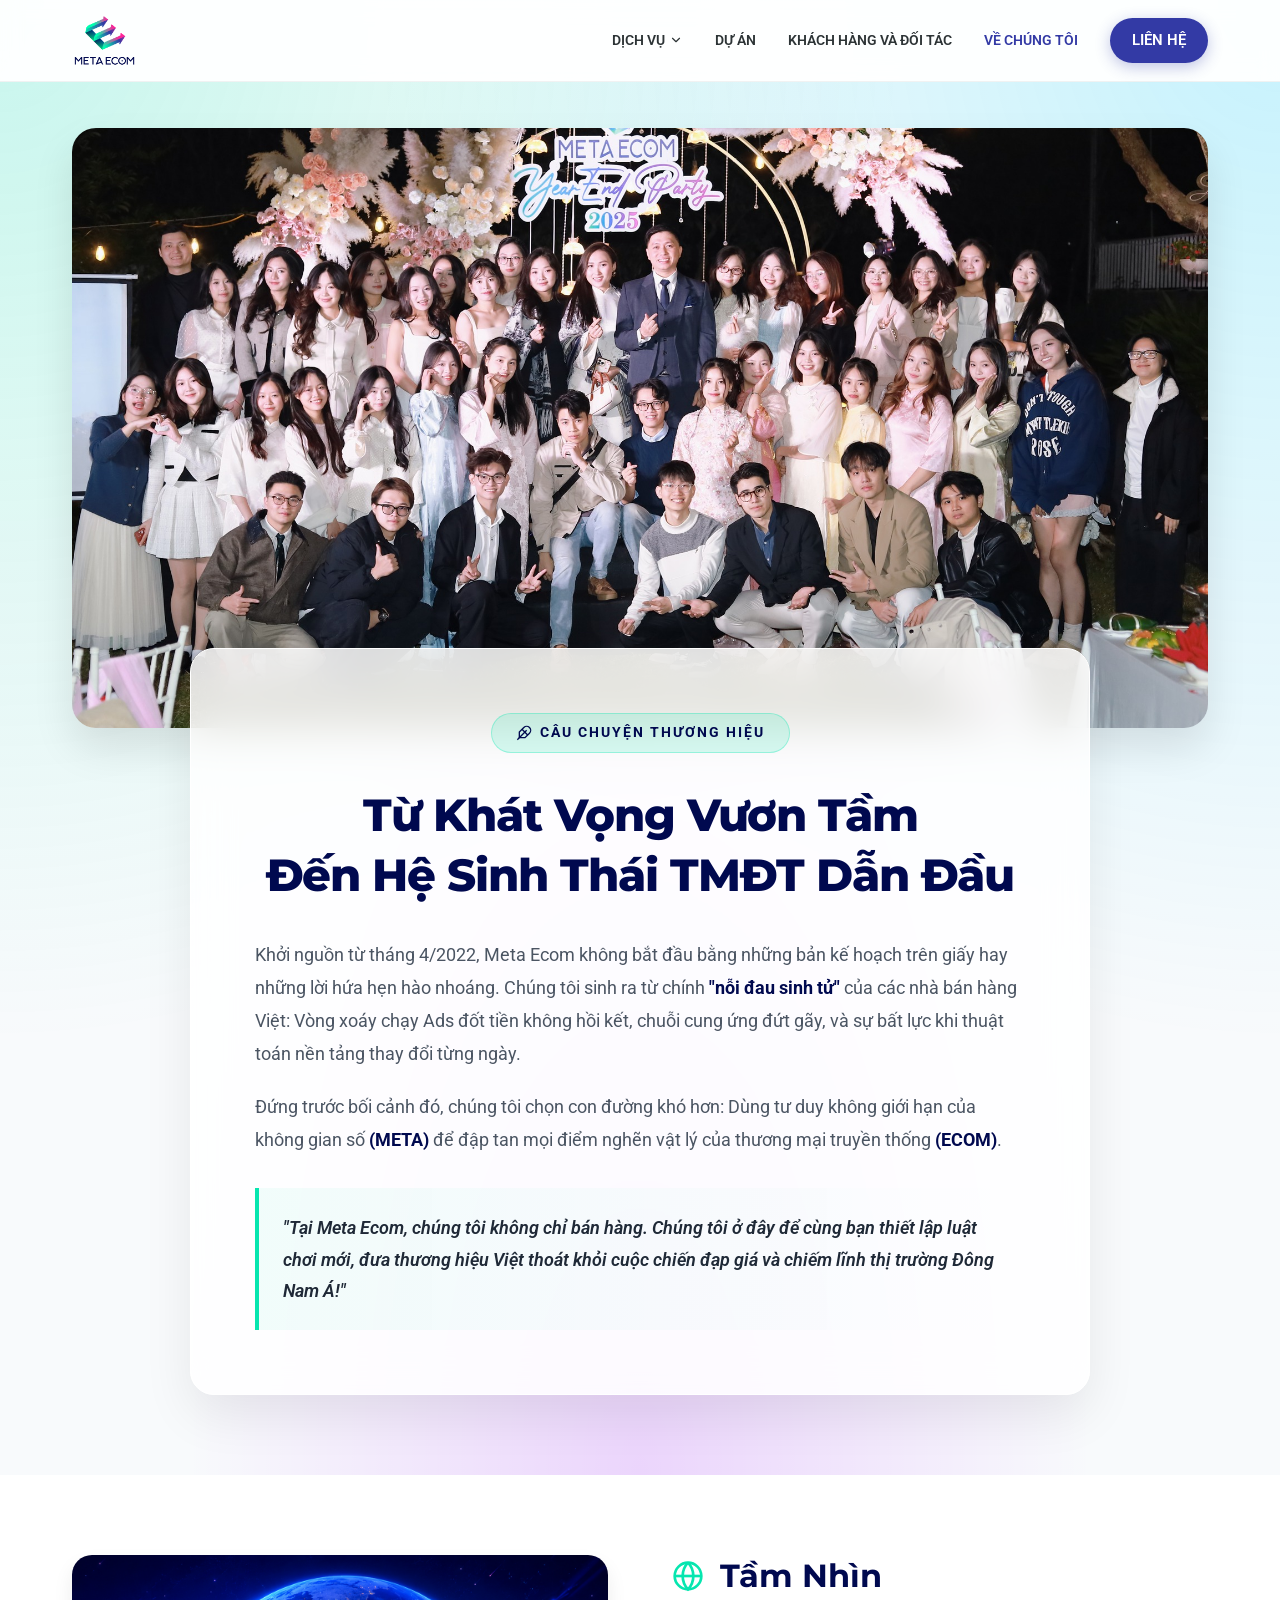
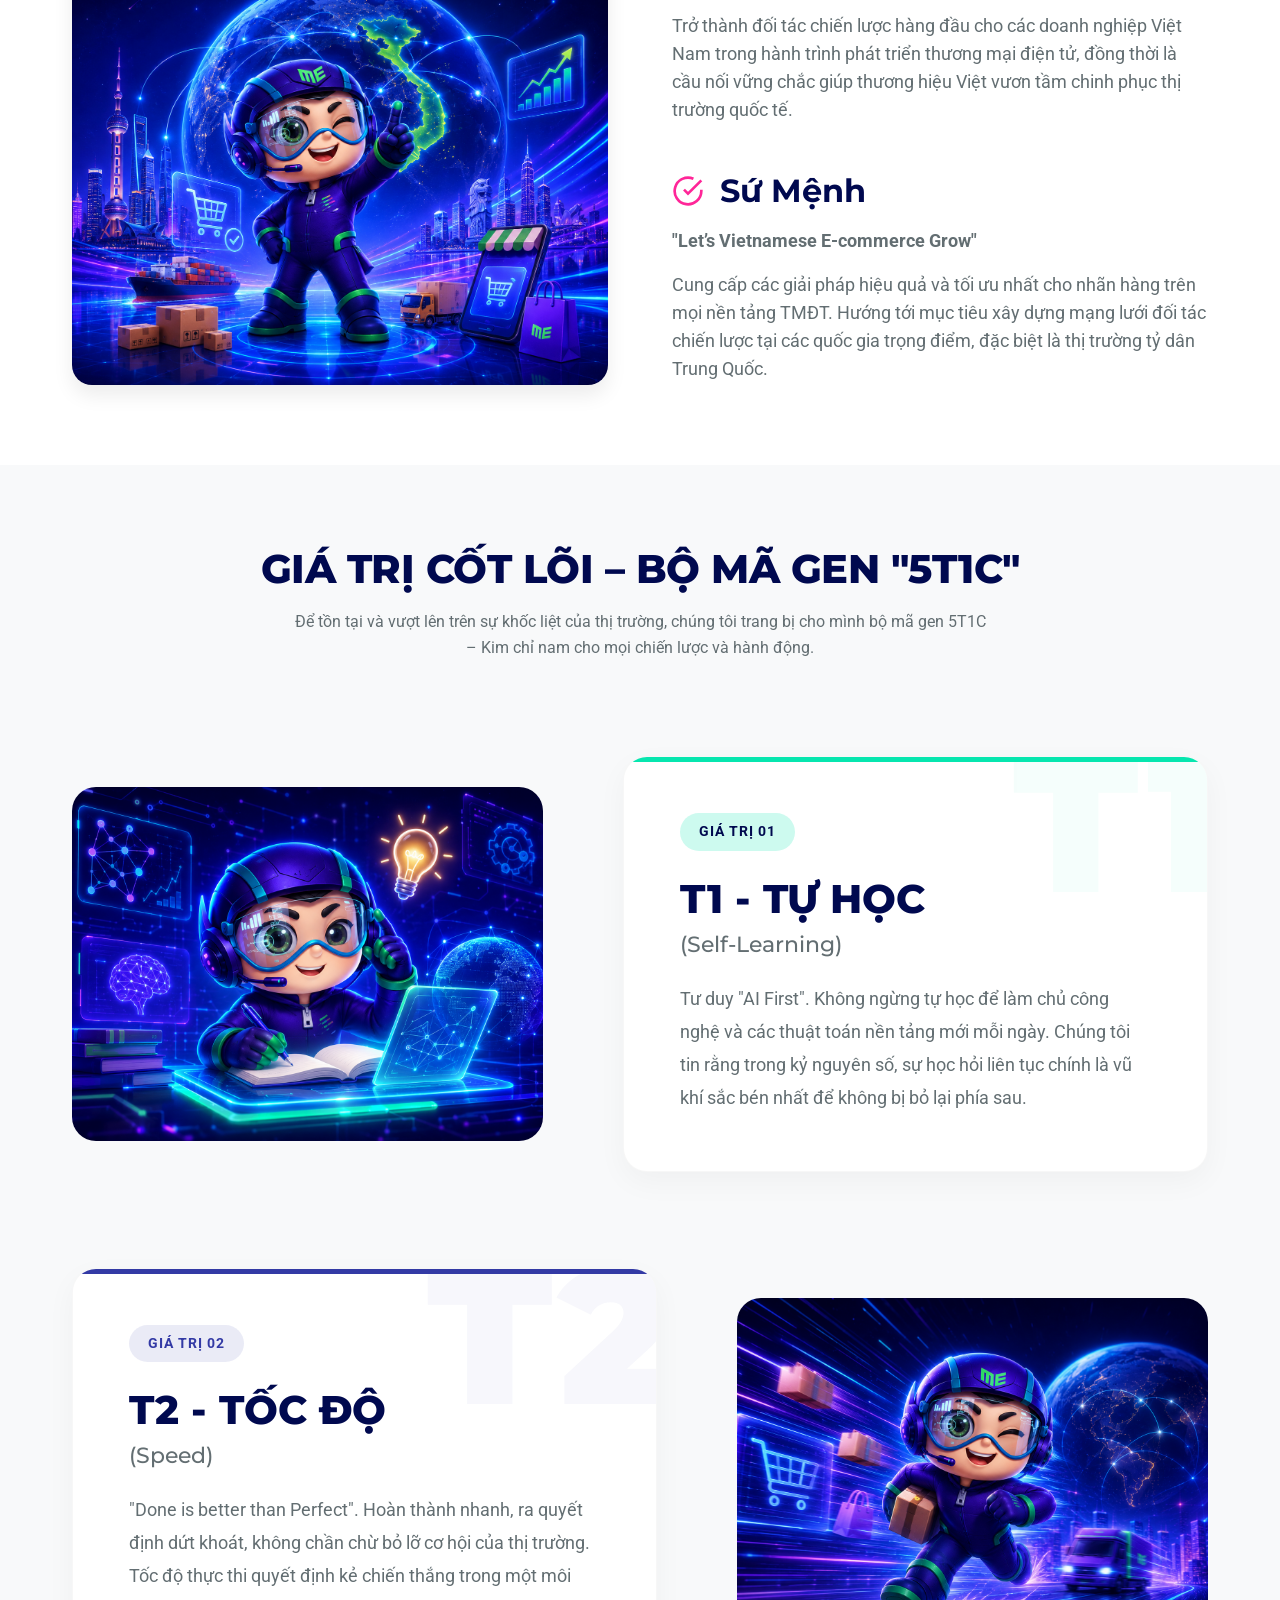
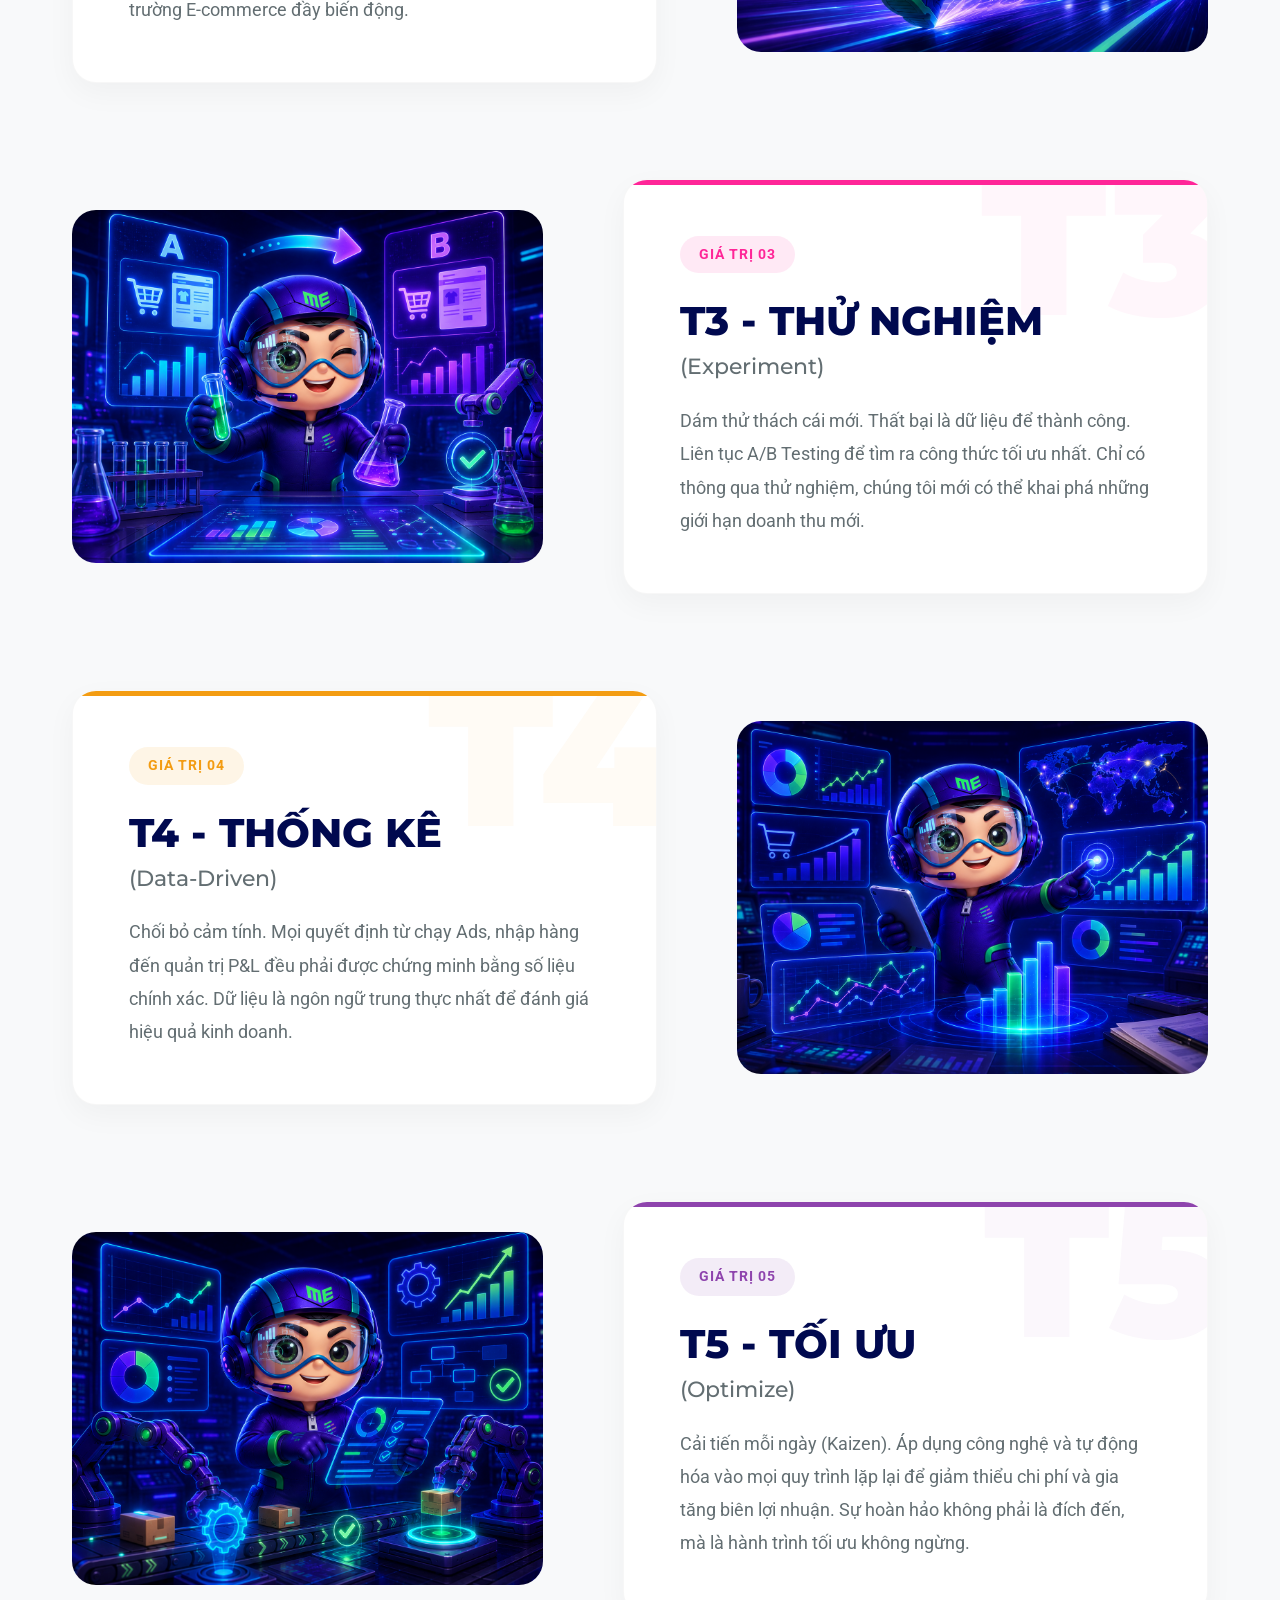
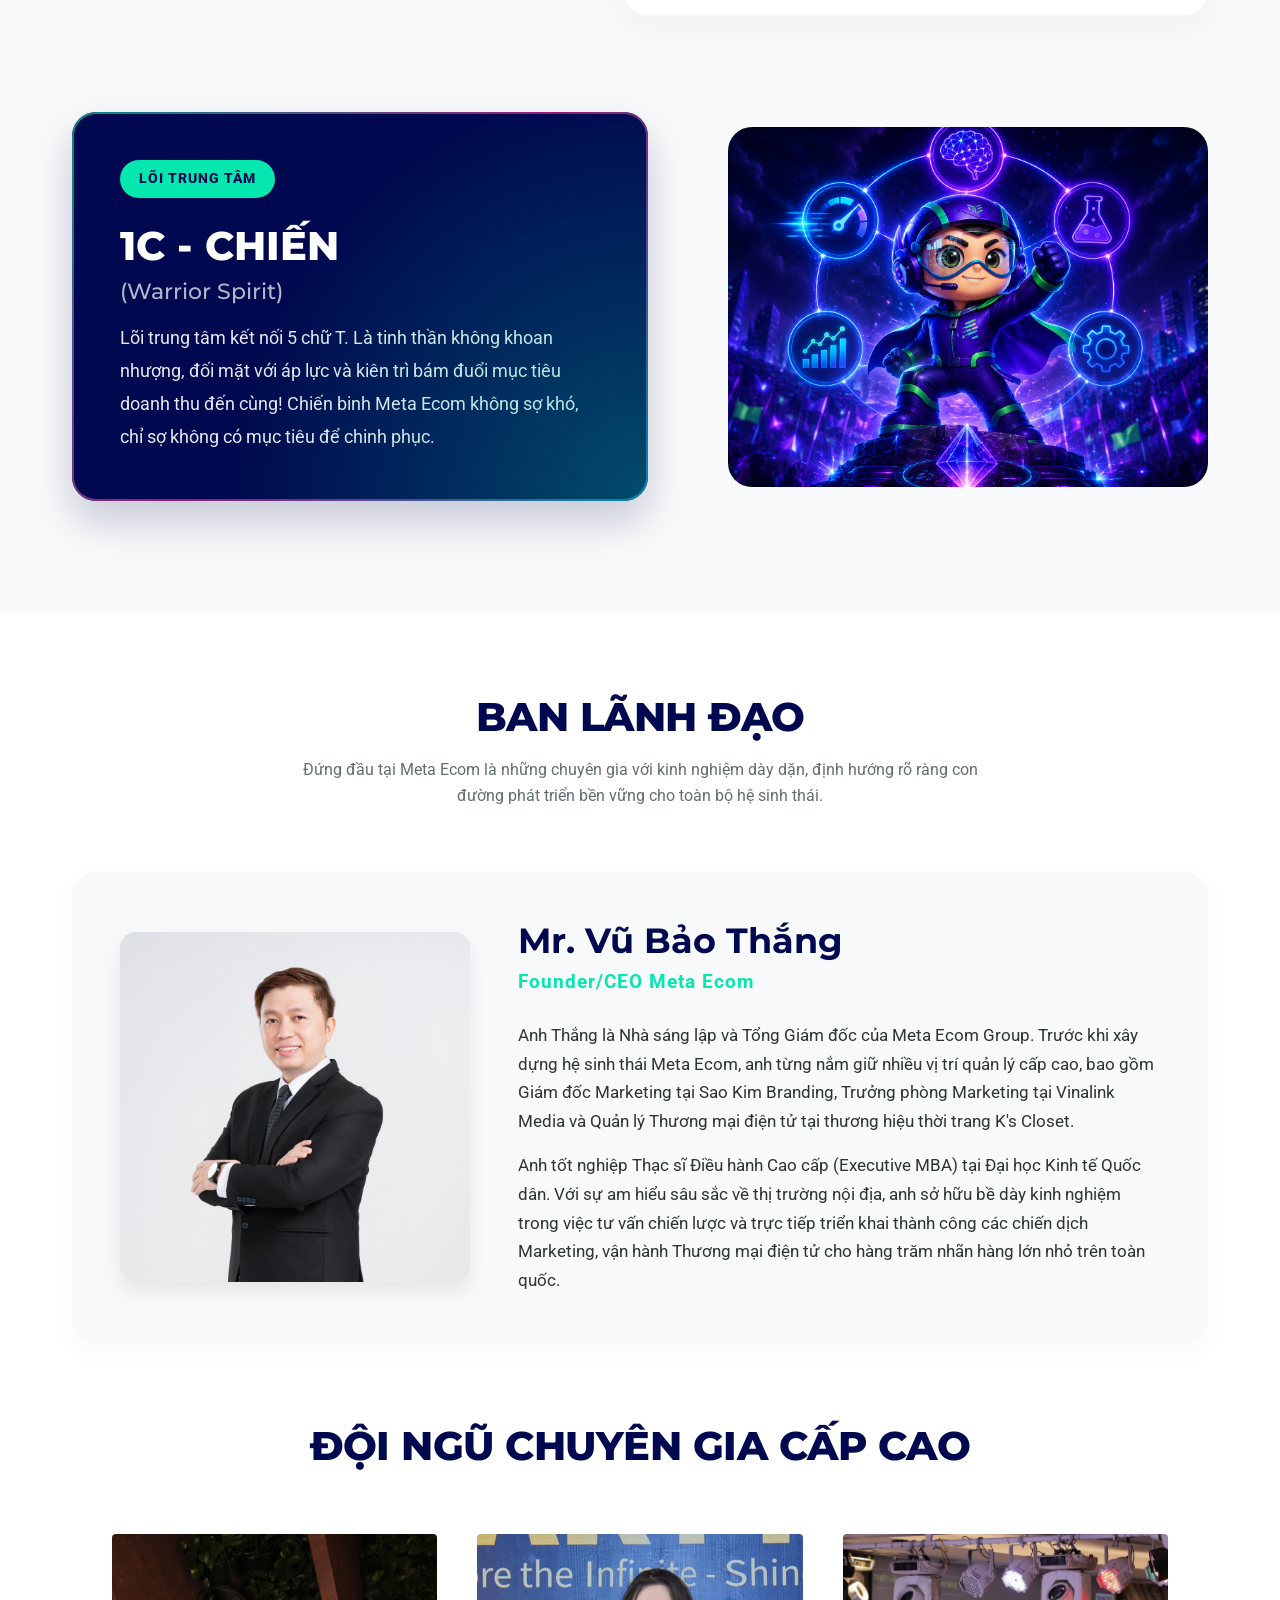
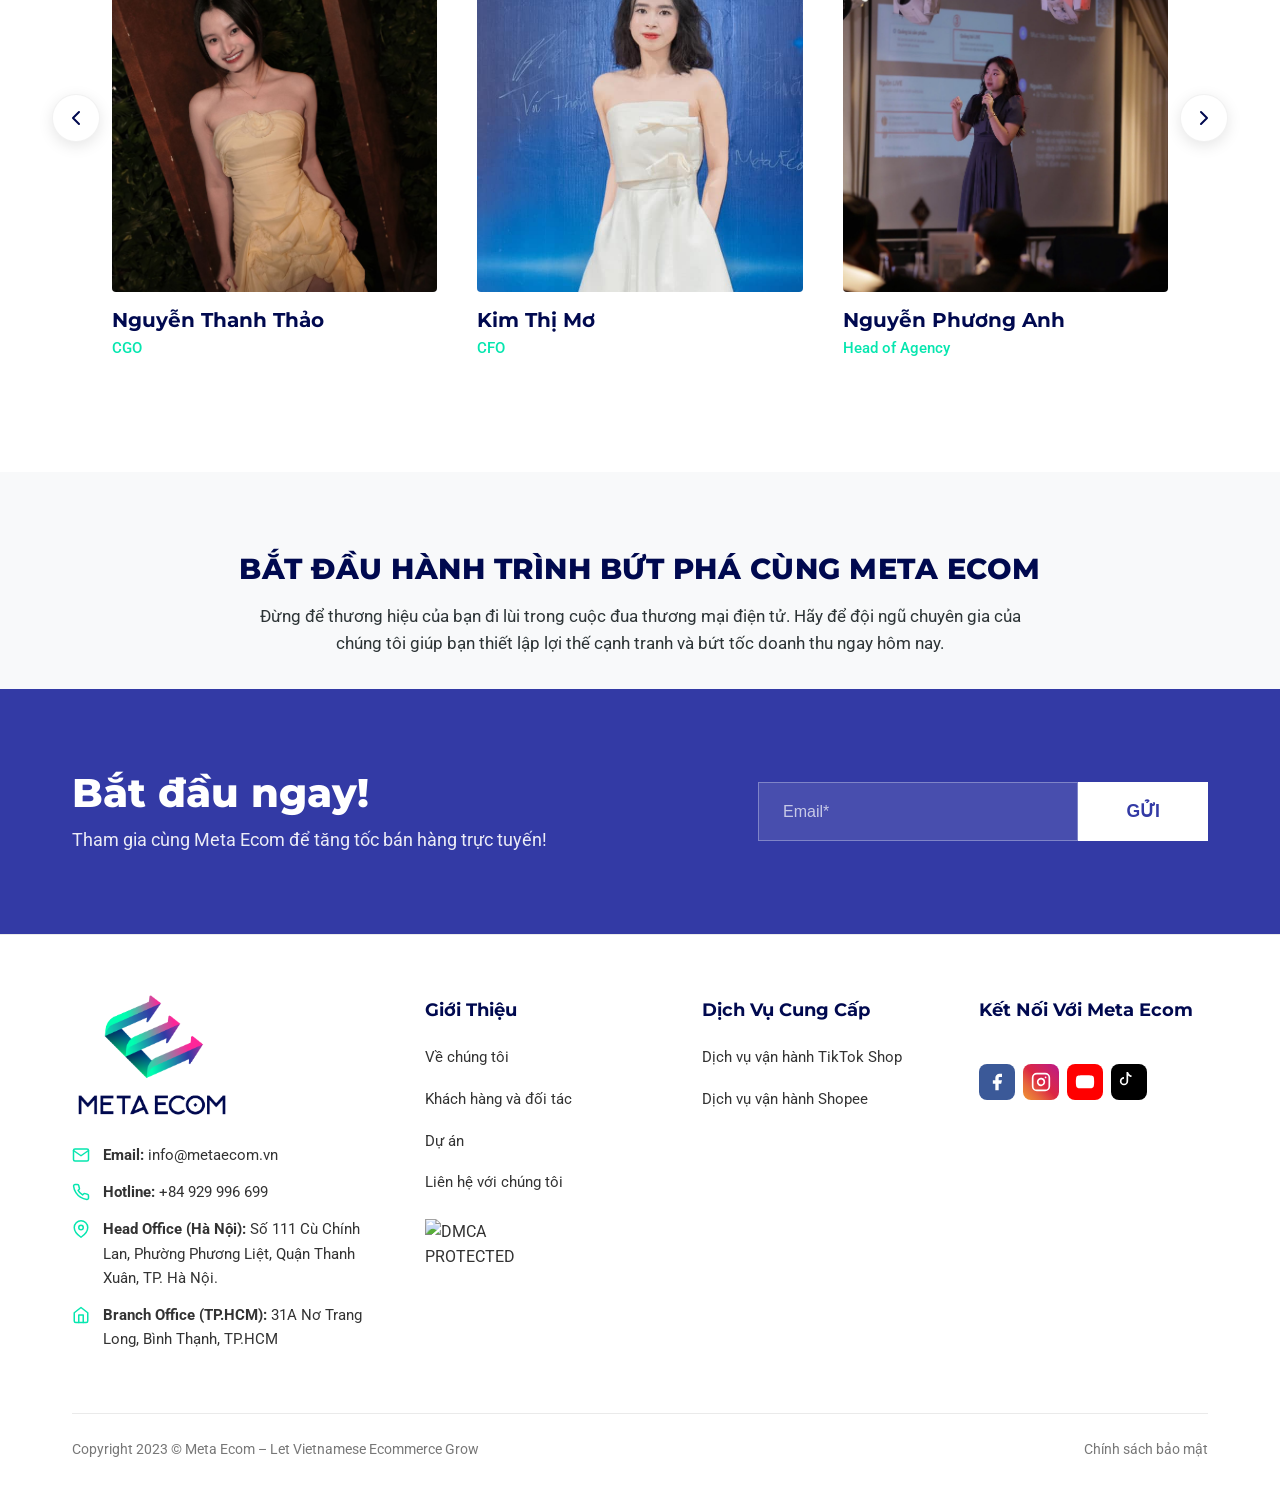
==== about.html @ abc53260 "Update UI UX and Footer" ====
<!DOCTYPE html>
<html lang="vi">
<head>
    <meta charset="UTF-8">
    <meta name="viewport" content="width=device-width, initial-scale=1.0">
    <title>Về Chúng Tôi | Meta Ecom Group</title>
    <meta name="description" content="Khám phá Meta Ecom - Hệ sinh thái thương mại điện tử dẫn đầu với mã gen 5T1C và sứ mệnh đưa doanh nghiệp Việt bứt phá.">
    
    <link rel="preconnect" href="https://fonts.googleapis.com">
    <link rel="preconnect" href="https://fonts.gstatic.com" crossorigin>
    <link href="https://fonts.googleapis.com/css2?family=Montserrat:wght@600;700;800&family=Roboto:wght@300;400;500;700&display=swap" rel="stylesheet">
    
    <link rel="stylesheet" href="css/style_v2.css?v=3">
</head>
<body>

    <!-- NAVBAR -->
    <header class="navbar" id="navbar">
        <div class="container nav-container">
            <a href="index.html" class="logo">
                <img src="images/logo.png" alt="Meta Ecom Logo">
            </a>
            <nav class="nav-links">
                <div class="nav-item-dropdown">
                    <a href="index.html#services" style="display: flex; align-items: center; gap: 4px;">
                        DỊCH VỤ
                        <svg width="14" height="14" viewBox="0 0 24 24" fill="none" stroke="currentColor" stroke-width="2" stroke-linecap="round" stroke-linejoin="round"><polyline points="6 9 12 15 18 9"></polyline></svg>
                    </a>
                    <div class="dropdown-menu">
                        <a href="dich-vu-tiktok.html">Vận hành TikTok Shop</a>
                        <a href="dich-vu-shopee.html">Vận hành Shopee</a>
                    </div>
                </div>
                <a href="projects.html">DỰ ÁN</a>
                <a href="clients.html">KHÁCH HÀNG VÀ ĐỐI TÁC</a>
                <a href="about.html" class="active" style="color: var(--primary);">VỀ CHÚNG TÔI</a>
                <a href="contact.html" class="btn btn-primary btn-nav">LIÊN HỆ</a>
            </nav>
            <button class="mobile-menu-btn" aria-label="Open Menu">
                <svg width="24" height="24" viewBox="0 0 24 24" fill="none" stroke="currentColor" stroke-width="2"><path d="M3 12h18M3 6h18M3 18h18"/></svg>
            </button>
        </div>
    </header>

    <!-- ABOUT PAGE HERO (Light Card on Brand Mesh Gradient Background) -->
    <section class="about-hero" style="padding: 8rem 0 5rem; background-color: #f8fafc; background-image: radial-gradient(at 0% 0%, rgba(6, 230, 175, 0.2) 0px, transparent 50%), radial-gradient(at 100% 0%, rgba(0, 210, 255, 0.2) 0px, transparent 50%), radial-gradient(at 50% 100%, rgba(162, 0, 255, 0.15) 0px, transparent 50%); position: relative; overflow: hidden;">

        <div class="container" style="position: relative; z-index: 10;">
            <!-- Image Block (Clear, Rounded) -->
            <div style="width: 100%; height: 600px; border-radius: 24px; overflow: hidden; position: relative; z-index: 1; box-shadow: 0 20px 40px rgba(0,0,0,0.1);">
                <img src="images/giadinhme.jpg" alt="Meta Ecom Team" style="width: 100%; height: 100%; object-fit: cover; object-position: center 80%;">
            </div>

            <!-- Overlapping Text Box -->
            <div class="about-hero-content" style="position: relative; z-index: 10; max-width: 900px; margin: -80px auto 0; text-align: center; background: rgba(255, 255, 255, 0.85); border: 1px solid rgba(255, 255, 255, 1); padding: 4rem 4rem; border-radius: 24px; backdrop-filter: blur(20px); box-shadow: 0 20px 50px rgba(0,0,0,0.08);">
                
                <div class="badge" style="display: inline-flex; align-items: center; gap: 0.5rem; background: rgba(6, 230, 175, 0.15); border: 1px solid rgba(6, 230, 175, 0.3); color: #00094F; padding: 0.5rem 1.5rem; border-radius: 50px; font-weight: 700; letter-spacing: 2px; font-size: 0.85rem; margin-bottom: 2rem;">
                    <svg width="16" height="16" viewBox="0 0 24 24" fill="none" stroke="currentColor" stroke-width="2"><path d="M20.24 12.24a6 6 0 0 0-8.49-8.49L5 10.5V19h8.5z"/><line x1="16" y1="8" x2="2" y2="22"/><line x1="17.5" y1="15" x2="9" y2="6.5"/></svg>
                    CÂU CHUYỆN THƯƠNG HIỆU
                </div>
                
                <h1 class="hero-title" style="color: #00094F; font-size: 2.8rem; margin-bottom: 2rem; line-height: 1.35; font-weight: 800;">
                    Từ Khát Vọng Vươn Tầm<br>
                    Đến Hệ Sinh Thái TMĐT Dẫn Đầu
                </h1>
                
                <div class="hero-text-box" style="text-align: left;">
                    <p style="font-size: 1.15rem; color: #4b5563; line-height: 1.8; margin-bottom: 1.25rem;">
                        Khởi nguồn từ tháng 4/2022, Meta Ecom không bắt đầu bằng những bản kế hoạch trên giấy hay những lời hứa hẹn hào nhoáng. Chúng tôi sinh ra từ chính <strong style="color: #00094F;">"nỗi đau sinh tử"</strong> của các nhà bán hàng Việt: Vòng xoáy chạy Ads đốt tiền không hồi kết, chuỗi cung ứng đứt gãy, và sự bất lực khi thuật toán nền tảng thay đổi từng ngày.
                    </p>
                    <p style="font-size: 1.15rem; color: #4b5563; line-height: 1.8; margin-bottom: 0;">
                        Đứng trước bối cảnh đó, chúng tôi chọn con đường khó hơn: Dùng tư duy không giới hạn của không gian số <strong style="color: #00094F;">(META)</strong> để đập tan mọi điểm nghẽn vật lý của thương mại truyền thống <strong style="color: #00094F;">(ECOM)</strong>.
                    </p>
                    
                    <div style="border-left: 4px solid #06E6AF; padding-left: 1.5rem; margin-top: 2rem; background: linear-gradient(90deg, rgba(6, 230, 175, 0.05) 0%, transparent 100%); padding: 1.5rem; border-radius: 0 12px 12px 0;">
                        <p style="font-size: 1.15rem; color: #1f2937; line-height: 1.7; font-weight: 600; font-style: italic;">
                            "Tại Meta Ecom, chúng tôi không chỉ bán hàng. Chúng tôi ở đây để cùng bạn thiết lập luật chơi mới, đưa thương hiệu Việt thoát khỏi cuộc chiến đạp giá và chiếm lĩnh thị trường Đông Nam Á!"
                        </p>
                    </div>
                </div>
            </div>
        </div>
    </section>

    <!-- VISION & MISSION -->
    <section class="vision-mission" style="padding: 5rem 0;">
        <div class="container">
            <div class="vision-grid" style="display: grid; grid-template-columns: 1fr 1fr; gap: 4rem; align-items: center;">
                <div class="vision-image">
                    <img src="images/vision.png" alt="Tầm nhìn Meta Ecom" style="width: 100%; height: auto; border-radius: 20px; box-shadow: var(--shadow-md);">
                </div>
                <div class="vision-content">
                    <div style="margin-bottom: 3rem;">
                        <h2 style="color: var(--primary-dark); font-size: 2rem; display: flex; align-items: center; gap: 1rem; margin-bottom: 1rem;">
                            <svg width="32" height="32" viewBox="0 0 24 24" fill="none" stroke="var(--secondary)" stroke-width="2"><circle cx="12" cy="12" r="10"/><path d="M12 2a14.5 14.5 0 0 0 0 20 14.5 14.5 0 0 0 0-20"/><path d="M2 12h20"/></svg>
                            Tầm Nhìn
                        </h2>
                        <p style="font-size: 1.1rem; color: var(--text-muted);">Trở thành đối tác chiến lược hàng đầu cho các doanh nghiệp Việt Nam trong hành trình phát triển thương mại điện tử, đồng thời là cầu nối vững chắc giúp thương hiệu Việt vươn tầm chinh phục thị trường quốc tế.</p>
                    </div>
                    <div>
                        <h2 style="color: var(--primary-dark); font-size: 2rem; display: flex; align-items: center; gap: 1rem; margin-bottom: 1rem;">
                            <svg width="32" height="32" viewBox="0 0 24 24" fill="none" stroke="var(--accent)" stroke-width="2"><path d="M22 11.08V12a10 10 0 1 1-5.93-9.14"/><polyline points="22 4 12 14.01 9 11.01"/></svg>
                            Sứ Mệnh
                        </h2>
                        <p style="font-size: 1.1rem; color: var(--text-muted); margin-bottom: 1rem;"><strong>"Let’s Vietnamese E-commerce Grow"</strong></p>
                        <p style="font-size: 1.1rem; color: var(--text-muted);">Cung cấp các giải pháp hiệu quả và tối ưu nhất cho nhãn hàng trên mọi nền tảng TMĐT. Hướng tới mục tiêu xây dựng mạng lưới đối tác chiến lược tại các quốc gia trọng điểm, đặc biệt là thị trường tỷ dân Trung Quốc.</p>
                    </div>
                </div>
            </div>
        </div>
    </section>

    <!-- CORE VALUES 5T1C -->
    <section class="core-values bg-light" style="padding: 5rem 0;">
        <div class="container">
            <div class="text-center" style="margin-bottom: 4rem;">
                <h2 class="section-title" style="color: var(--primary-dark);">GIÁ TRỊ CỐT LÕI – BỘ MÃ GEN "5T1C"</h2>
                <p style="max-width: 700px; margin: 0 auto; color: var(--text-muted);">Để tồn tại và vượt lên trên sự khốc liệt của thị trường, chúng tôi trang bị cho mình bộ mã gen 5T1C – Kim chỉ nam cho mọi chiến lược và hành động.</p>
            </div>
            
            <div class="values-alternating">
                <!-- Value 1: T1 -->
                <div class="value-row">
                    <div class="value-image">
                        <div class="image-wrapper" style="--brand-color: var(--secondary); background: transparent; box-shadow: none;">
                            <img src="images/value-t1.png" alt="T1 - Tự Học" style="object-fit: contain; transform: scale(1.1);">
                        </div>
                    </div>
                    <div class="value-content value-card t-card" style="--card-color: var(--secondary);">
                        <div class="value-bg-text">T1</div>
                        <div class="value-tag" style="color: var(--primary-dark); background: rgba(6, 230, 175, 0.2);">GIÁ TRỊ 01</div>
                        <h3 class="value-title">T1 - TỰ HỌC <span style="display:block; font-size:1.4rem; color:var(--text-muted); font-weight:500; margin-top:0.5rem;">(Self-Learning)</span></h3>
                        <p class="value-desc">Tư duy "AI First". Không ngừng tự học để làm chủ công nghệ và các thuật toán nền tảng mới mỗi ngày. Chúng tôi tin rằng trong kỷ nguyên số, sự học hỏi liên tục chính là vũ khí sắc bén nhất để không bị bỏ lại phía sau.</p>
                    </div>
                </div>

                <!-- Value 2: T2 -->
                <div class="value-row reverse">
                    <div class="value-image">
                        <div class="image-wrapper" style="--brand-color: var(--primary); background: transparent; box-shadow: none;">
                            <img src="images/value-t2.png" alt="T2 - Tốc Độ" style="object-fit: contain; transform: scale(1.1);">
                        </div>
                    </div>
                    <div class="value-content value-card t-card" style="--card-color: var(--primary);">
                        <div class="value-bg-text">T2</div>
                        <div class="value-tag" style="color: var(--primary); background: rgba(51, 58, 165, 0.1);">GIÁ TRỊ 02</div>
                        <h3 class="value-title">T2 - TỐC ĐỘ <span style="display:block; font-size:1.4rem; color:var(--text-muted); font-weight:500; margin-top:0.5rem;">(Speed)</span></h3>
                        <p class="value-desc">"Done is better than Perfect". Hoàn thành nhanh, ra quyết định dứt khoát, không chần chừ bỏ lỡ cơ hội của thị trường. Tốc độ thực thi quyết định kẻ chiến thắng trong một môi trường E-commerce đầy biến động.</p>
                    </div>
                </div>

                <!-- Value 3: T3 -->
                <div class="value-row">
                    <div class="value-image">
                        <div class="image-wrapper" style="--brand-color: var(--accent); background: transparent; box-shadow: none;">
                            <img src="images/value-t3.png" alt="T3 - Thử Nghiệm" style="object-fit: contain; transform: scale(1.1);">
                        </div>
                    </div>
                    <div class="value-content value-card t-card" style="--card-color: var(--accent);">
                        <div class="value-bg-text">T3</div>
                        <div class="value-tag" style="color: var(--accent); background: rgba(255, 38, 152, 0.1);">GIÁ TRỊ 03</div>
                        <h3 class="value-title">T3 - THỬ NGHIỆM <span style="display:block; font-size:1.4rem; color:var(--text-muted); font-weight:500; margin-top:0.5rem;">(Experiment)</span></h3>
                        <p class="value-desc">Dám thử thách cái mới. Thất bại là dữ liệu để thành công. Liên tục A/B Testing để tìm ra công thức tối ưu nhất. Chỉ có thông qua thử nghiệm, chúng tôi mới có thể khai phá những giới hạn doanh thu mới.</p>
                    </div>
                </div>

                <!-- Value 4: T4 -->
                <div class="value-row reverse">
                    <div class="value-image">
                        <div class="image-wrapper" style="--brand-color: #F39C12; background: transparent; box-shadow: none;">
                            <img src="images/value-t4.png" alt="T4 - Thống Kê" style="object-fit: contain; transform: scale(1.1);">
                        </div>
                    </div>
                    <div class="value-content value-card t-card" style="--card-color: #F39C12;">
                        <div class="value-bg-text">T4</div>
                        <div class="value-tag" style="color: #F39C12; background: rgba(243, 156, 18, 0.1);">GIÁ TRỊ 04</div>
                        <h3 class="value-title">T4 - THỐNG KÊ <span style="display:block; font-size:1.4rem; color:var(--text-muted); font-weight:500; margin-top:0.5rem;">(Data-Driven)</span></h3>
                        <p class="value-desc">Chối bỏ cảm tính. Mọi quyết định từ chạy Ads, nhập hàng đến quản trị P&L đều phải được chứng minh bằng số liệu chính xác. Dữ liệu là ngôn ngữ trung thực nhất để đánh giá hiệu quả kinh doanh.</p>
                    </div>
                </div>

                <!-- Value 5: T5 -->
                <div class="value-row">
                    <div class="value-image">
                        <div class="image-wrapper" style="--brand-color: #8E44AD; background: transparent; box-shadow: none;">
                            <img src="images/value-t5.png" alt="T5 - Tối Ưu" style="object-fit: contain; transform: scale(1.1);">
                        </div>
                    </div>
                    <div class="value-content value-card t-card" style="--card-color: #8E44AD;">
                        <div class="value-bg-text">T5</div>
                        <div class="value-tag" style="color: #8E44AD; background: rgba(142, 68, 173, 0.1);">GIÁ TRỊ 05</div>
                        <h3 class="value-title">T5 - TỐI ƯU <span style="display:block; font-size:1.4rem; color:var(--text-muted); font-weight:500; margin-top:0.5rem;">(Optimize)</span></h3>
                        <p class="value-desc">Cải tiến mỗi ngày (Kaizen). Áp dụng công nghệ và tự động hóa vào mọi quy trình lặp lại để giảm thiểu chi phí và gia tăng biên lợi nhuận. Sự hoàn hảo không phải là đích đến, mà là hành trình tối ưu không ngừng.</p>
                    </div>
                </div>

                <!-- Value 6: 1C -->
                <div class="value-row reverse" style="margin-bottom: 0;">
                    <div class="value-image">
                        <div class="image-wrapper c-wrapper" style="--brand-color: var(--primary-dark); background: transparent; box-shadow: none;">
                            <img src="images/value-1c.png" alt="1C - Chiến" style="object-fit: contain; transform: scale(1.1);">
                        </div>
                    </div>
                    <div class="value-content c-content" style="background: var(--primary-dark); padding: 3rem; border-radius: 24px; box-shadow: 0 20px 40px rgba(0,9,79,0.2); position: relative; overflow: hidden; --card-color: #06E6AF;">
                        <div class="c-glow"></div>
                        <div class="value-bg-text" style="color: white; opacity: 0.03;">1C</div>
                        <div class="value-tag" style="color: var(--primary-dark); background: var(--secondary); font-weight: 800;">LÕI TRUNG TÂM</div>
                        <h3 class="value-title" style="color: white; margin-bottom: 1rem;">1C - CHIẾN <span style="display:block; font-size:1.4rem; color:rgba(255,255,255,0.7); font-weight:500; margin-top:0.5rem;">(Warrior Spirit)</span></h3>
                        <p class="value-desc" style="color: rgba(255,255,255,0.9);">Lõi trung tâm kết nối 5 chữ T. Là tinh thần không khoan nhượng, đối mặt với áp lực và kiên trì bám đuổi mục tiêu doanh thu đến cùng! Chiến binh Meta Ecom không sợ khó, chỉ sợ không có mục tiêu để chinh phục.</p>
                    </div>
                </div>
            </div>
        </div>
    </section>

    <!-- LEADERSHIP -->
    <section class="leadership" style="padding: 5rem 0;">
        <div class="container">
            <div class="text-center" style="margin-bottom: 4rem;">
                <h2 class="section-title" style="color: var(--primary-dark);">BAN LÃNH ĐẠO</h2>
                <p style="max-width: 700px; margin: 0 auto; color: var(--text-muted);">Đứng đầu tại Meta Ecom là những chuyên gia với kinh nghiệm dày dặn, định hướng rõ ràng con đường phát triển bền vững cho toàn bộ hệ sinh thái.</p>
            </div>
            
            <!-- Founder / CEO -->
            <div class="ceo-card" style="display: flex; gap: 3rem; background: var(--bg-gray); border-radius: 24px; padding: 3rem; align-items: center; margin-bottom: 5rem; box-shadow: 0 10px 30px rgba(0,0,0,0.03);">
                <div class="ceo-image" style="flex: 0 0 350px;">
                    <img src="images/leader2.jpg" alt="Vũ Bảo Thắng" style="border-radius: 16px; box-shadow: var(--shadow-md); width: 100%; object-fit: cover;">
                </div>
                <div class="ceo-info">
                    <h3 style="font-size: 2.2rem; color: var(--primary-dark); margin-bottom: 0.25rem;">Mr. Vũ Bảo Thắng</h3>
                    <p style="color: var(--secondary); font-weight: 700; font-size: 1.2rem; margin-bottom: 1.5rem; letter-spacing: 1px;">Founder/CEO Meta Ecom</p>
                    <p style="color: var(--text-main); font-size: 1.05rem; line-height: 1.7; margin-bottom: 1rem;">Anh Thắng là Nhà sáng lập và Tổng Giám đốc của Meta Ecom Group. Trước khi xây dựng hệ sinh thái Meta Ecom, anh từng nắm giữ nhiều vị trí quản lý cấp cao, bao gồm Giám đốc Marketing tại Sao Kim Branding, Trưởng phòng Marketing tại Vinalink Media và Quản lý Thương mại điện tử tại thương hiệu thời trang K's Closet.</p>
                    <p style="color: var(--text-main); font-size: 1.05rem; line-height: 1.7;">Anh tốt nghiệp Thạc sĩ Điều hành Cao cấp (Executive MBA) tại Đại học Kinh tế Quốc dân. Với sự am hiểu sâu sắc về thị trường nội địa, anh sở hữu bề dày kinh nghiệm trong việc tư vấn chiến lược và trực tiếp triển khai thành công các chiến dịch Marketing, vận hành Thương mại điện tử cho hàng trăm nhãn hàng lớn nhỏ trên toàn quốc.</p>
                </div>
            </div>

            <!-- CORE TEAM -->
            <div class="text-center" style="margin-bottom: 4rem;">
                <h2 class="section-title" style="color: var(--primary-dark);">ĐỘI NGŨ CHUYÊN GIA CẤP CAO</h2>
            </div>
            
            <div class="slider-wrapper" style="position: relative;">
                <button class="slider-btn prev-btn" aria-label="Previous">
                    <svg viewBox="0 0 24 24" fill="none" stroke="currentColor" stroke-width="2" stroke-linecap="round" stroke-linejoin="round"><polyline points="15 18 9 12 15 6"></polyline></svg>
                </button>
                
                <div class="expert-grid" id="expertSlider">
                    <!-- Leader 6 (CGO) -->
                    <div class="expert-card">
                        <div class="expert-img">
                            <img src="images/leader6.jpg" alt="Nguyễn Thanh Thảo">
                        </div>
                        <div class="expert-info">
                            <h4>Nguyễn Thanh Thảo</h4>
                            <p class="expert-title">CGO</p>
                        </div>
                    </div>
                    <!-- Leader 4 (CFO) -->
                    <div class="expert-card">
                        <div class="expert-img">
                            <img src="images/leader4.jpg" alt="Kim Thị Mơ" style="--img-scale: 2.5; --img-origin: center 75%;">
                        </div>
                        <div class="expert-info">
                            <h4>Kim Thị Mơ</h4>
                            <p class="expert-title">CFO</p>
                        </div>
                    </div>
                    <!-- Leader 7 (Head of Agency) -->
                    <div class="expert-card">
                        <div class="expert-img">
                            <img src="images/leader7.jpg" alt="Nguyễn Phương Anh">
                        </div>
                        <div class="expert-info">
                            <h4>Nguyễn Phương Anh</h4>
                            <p class="expert-title">Head of Agency</p>
                        </div>
                    </div>
                    <!-- Leader 5 (Head of MCN) -->
                    <div class="expert-card">
                        <div class="expert-img">
                            <img src="images/leader5.jpg" alt="Nguyễn Hà Châu">
                        </div>
                        <div class="expert-info">
                            <h4>Nguyễn Hà Châu</h4>
                            <p class="expert-title">Head of MCN</p>
                        </div>
                    </div>
                    <!-- Leader 8 (Head of Digital) -->
                    <div class="expert-card">
                        <div class="expert-img">
                            <img src="images/leader8.jpg" alt="Nguyễn Thị Phương Thảo">
                        </div>
                        <div class="expert-info">
                            <h4>Nguyễn Thị Phương Thảo</h4>
                            <p class="expert-title">Head of Digital</p>
                        </div>
                    </div>
                    <!-- Leader 3 (Head of UNI) -->
                    <div class="expert-card">
                        <div class="expert-img">
                            <img src="images/leader3.jpg" alt="Trần Thị Hồng Vân">
                        </div>
                        <div class="expert-info">
                            <h4>Trần Thị Hồng Vân</h4>
                            <p class="expert-title">Head of UNI</p>
                        </div>
                    </div>
                    <!-- Leader 1 (Manager) -->
                    <div class="expert-card">
                        <div class="expert-img">
                            <img src="images/leader1.png" alt="Đào Anh Quân" style="--img-pos: center 10%;">
                        </div>
                        <div class="expert-info">
                            <h4>Đào Anh Quân</h4>
                            <p class="expert-title">AI & Martech Manager</p>
                        </div>
                    </div>
                </div>

                <button class="slider-btn next-btn" aria-label="Next">
                    <svg viewBox="0 0 24 24" fill="none" stroke="currentColor" stroke-width="2" stroke-linecap="round" stroke-linejoin="round"><polyline points="9 18 15 12 9 6"></polyline></svg>
                </button>
            </div>
        </div>
    </section>

    <!-- CTA INTRO SECTION -->
    <section class="cta-intro-section" style="padding: 5rem 0 2rem; background-color: var(--bg-gray, #f9f9f9);">
        <div class="container text-center">
            <h2 class="section-title mb-4" style="color: var(--primary-dark); font-size: 1.8rem; font-weight: 800; letter-spacing: 0.5px; text-transform: uppercase;">Bắt đầu hành trình bứt phá cùng Meta Ecom</h2>
            <p style="max-width: 800px; margin: 0 auto; color: var(--text-main); font-size: 1.05rem; line-height: 1.6;">Đừng để thương hiệu của bạn đi lùi trong cuộc đua thương mại điện tử. Hãy để đội ngũ chuyên gia của chúng tôi giúp bạn thiết lập lợi thế cạnh tranh và bứt tốc doanh thu ngay hôm nay.</p>
        </div>
    </section>

    <!-- FINAL CTA SECTION -->
    <section class="final-cta-section">
        <div class="container final-cta-container">
            <div class="final-cta-left">
                <h2>Bắt đầu ngay!</h2>
                <p>Tham gia cùng Meta Ecom để tăng tốc bán hàng trực tuyến!</p>
            </div>
            <div class="final-cta-right">
                <form action="#">
                    <input type="email" placeholder="Email*" required>
                    <button type="submit">GỬI</button>
                </form>
            </div>
        </div>
    </section>

    <!-- FOOTER -->
    <footer class="site-footer">
        <div class="container">
            <div class="footer-top">
                <div class="footer-col-1">
                    <img src="images/logo.png" alt="Meta Ecom" class="footer-logo">
                    <div class="footer-contact-item">
                        <svg viewBox="0 0 24 24" fill="none" stroke="currentColor" stroke-width="2" stroke-linecap="round" stroke-linejoin="round"><path d="M4 4h16c1.1 0 2 .9 2 2v12c0 1.1-.9 2-2 2H4c-1.1 0-2-.9-2-2V6c0-1.1.9-2 2-2z"></path><polyline points="22,6 12,13 2,6"></polyline></svg>
                        <span><strong>Email:</strong> info@metaecom.vn</span>
                    </div>
                    <div class="footer-contact-item">
                        <svg viewBox="0 0 24 24" fill="none" stroke="currentColor" stroke-width="2" stroke-linecap="round" stroke-linejoin="round"><path d="M22 16.92v3a2 2 0 0 1-2.18 2 19.79 19.79 0 0 1-8.63-3.07 19.5 19.5 0 0 1-6-6 19.79 19.79 0 0 1-3.07-8.67A2 2 0 0 1 4.11 2h3a2 2 0 0 1 2 1.72 12.84 12.84 0 0 0 .7 2.81 2 2 0 0 1-.45 2.11L8.09 9.91a16 16 0 0 0 6 6l1.27-1.27a2 2 0 0 1 2.11-.45 12.84 12.84 0 0 0 2.81.7A2 2 0 0 1 22 16.92z"></path></svg>
                        <span><strong>Hotline:</strong> +84 929 996 699</span>
                    </div>
                    <div class="footer-contact-item" style="align-items: flex-start;">
                        <svg style="margin-top: 3px; flex-shrink: 0;" viewBox="0 0 24 24" fill="none" stroke="currentColor" stroke-width="2" stroke-linecap="round" stroke-linejoin="round"><path d="M21 10c0 7-9 13-9 13s-9-6-9-13a9 9 0 0 1 18 0z"></path><circle cx="12" cy="10" r="3"></circle></svg>
                        <span><strong>Head Office (Hà Nội):</strong> Số 111 Cù Chính Lan, Phường Phương Liệt, Quận Thanh Xuân, TP. Hà Nội.</span>
                    </div>
                    <div class="footer-contact-item" style="align-items: flex-start;">
                        <svg style="margin-top: 3px; flex-shrink: 0;" viewBox="0 0 24 24" fill="none" stroke="currentColor" stroke-width="2" stroke-linecap="round" stroke-linejoin="round"><path d="M3 9l9-7 9 7v11a2 2 0 0 1-2 2H5a2 2 0 0 1-2-2z"></path><polyline points="9 22 9 12 15 12 15 22"></polyline></svg>
                        <span><strong>Branch Office (TP.HCM):</strong> 31A Nơ Trang Long, Bình Thạnh, TP.HCM</span>
                    </div>
                </div>
                
                <div class="footer-col">
                    <h4>Giới Thiệu</h4>
                    <ul class="footer-links">
                        <li><a href="about.html">Về chúng tôi</a></li>
                        <li><a href="clients.html">Khách hàng và đối tác</a></li>
                        <li><a href="projects.html">Dự án</a></li>
                        <li><a href="contact.html">Liên hệ với chúng tôi</a></li>
                    </ul>
                    <img src="https://images.dmca.com/Badges/dmca_protected_sml_120n.png?ID=abc" alt="DMCA PROTECTED" class="dmca-badge">
                </div>

                <div class="footer-col">
                    <h4>Dịch Vụ Cung Cấp</h4>
                    <ul class="footer-links">
                        <li><a href="dich-vu-tiktok.html">Dịch vụ vận hành TikTok Shop</a></li>
                        <li><a href="dich-vu-shopee.html">Dịch vụ vận hành Shopee</a></li>
                    </ul>
                </div>

                <div class="footer-col">
                    <h4>Kết Nối Với Meta Ecom</h4>
                    <div class="footer-socials">
                        <a href="#" class="social-icon" style="background-color: #3b5998; color: white;">
                            <svg width="20" height="20" viewBox="0 0 24 24" fill="currentColor"><path d="M18 2h-3a5 5 0 0 0-5 5v3H7v4h3v8h4v-8h3l1-4h-4V7a1 1 0 0 1 1-1h3z"></path></svg>
                        </a>
                        <a href="#" class="social-icon" style="background: linear-gradient(45deg, #f09433 0%, #e6683c 25%, #dc2743 50%, #cc2366 75%, #bc1888 100%); color: white;">
                            <svg width="20" height="20" viewBox="0 0 24 24" fill="none" stroke="currentColor" stroke-width="2" stroke-linecap="round" stroke-linejoin="round"><rect x="2" y="2" width="20" height="20" rx="5" ry="5"></rect><path d="M16 11.37A4 4 0 1 1 12.63 8 4 4 0 0 1 16 11.37z"></path><line x1="17.5" y1="6.5" x2="17.51" y2="6.5"></line></svg>
                        </a>
                        <a href="#" class="social-icon" style="background-color: #ff0000; color: white;">
                            <svg width="20" height="20" viewBox="0 0 24 24" fill="currentColor"><path d="M22.54 6.42a2.78 2.78 0 0 0-1.94-2C18.88 4 12 4 12 4s-6.88 0-8.6.46a2.78 2.78 0 0 0-1.94 2A29 29 0 0 0 1 11.75a29 29 0 0 0 .46 5.33 2.78 2.78 0 0 0 1.94 2c1.72.46 8.6.46 8.6.46s6.88 0 8.6-.46a2.78 2.78 0 0 0 1.94-2 29 29 0 0 0 .46-5.33 29 29 0 0 0-.46-5.33z"></path><polygon points="9.75 15.02 15.5 11.75 9.75 8.48 9.75 15.02" fill="white"></polygon></svg>
                        </a>
                        <a href="#" class="social-icon" style="background-color: #000000; color: white;">
                            <svg width="20" height="20" viewBox="0 0 24 24" fill="currentColor"><path d="M9 0h1.98c.144.715.54 1.617 1.235 2.512C12.895 3.389 13.797 4 15 4v2c-1.753 0-3.07-.814-4-1.829V11a5 5 0 1 1-5-5v2a3 3 0 1 0 3 3V0Z"/></svg>
                        </a>
                    </div>
                </div>
            </div>
            
            <div class="footer-bottom">
                <div>Copyright 2023 &copy; Meta Ecom – Let Vietnamese Ecommerce Grow</div>
                <div><a href="#">Chính sách bảo mật</a></div>
            </div>
        </div>
    </footer>

    <script src="js/script.js"></script>
</body>
</html>
---- css/style_v2.css ----
/* =========================================
   VARIABLES & DESIGN TOKENS
   ========================================= */
:root {
    /* Colors - From Brand Guideline */
    --primary: #333AA5; /* Royal Blue */
    --primary-dark: #00094F; /* Navy Blue */
    --secondary: #06E6AF; /* Mint Green */
    --accent: #FF2698; /* Magenta/Pink */
    
    --bg-light: #ffffff;
    --bg-gray: #f8f9fa;
    --bg-dark: #00094F; /* Use Navy for dark backgrounds */
    --bg-glass: rgba(255, 255, 255, 0.85);
    
    --text-main: #2d3436;
    --text-muted: #636e72;
    --text-light: #ffffff;
    
    /* Typography */
    --font-heading: 'Montserrat', sans-serif; /* Thay thế Monad */
    --font-sans: 'Roboto', sans-serif; /* Body font chuẩn theo Guideline */
    
    /* Spacing & Layout */
    --container-width: 1200px;
    --spacing-sm: 1rem;
    --spacing-md: 2rem;
    --spacing-lg: 4rem;
    --spacing-xl: 6rem;
    
    /* Effects */
    --shadow-sm: 0 4px 6px rgba(0,0,0,0.05);
    --shadow-md: 0 10px 20px rgba(0,0,0,0.08);
    --shadow-hover: 0 20px 40px rgba(0,86,179,0.15);
    --transition: all 0.3s cubic-bezier(0.25, 0.8, 0.25, 1);
    --radius-md: 12px;
    --radius-lg: 24px;
}

/* =========================================
   RESET & BASE STYLES
   ========================================= */
* {
    margin: 0;
    padding: 0;
    box-sizing: border-box;
}

html {
    scroll-behavior: smooth;
}

body {
    font-family: var(--font-sans);
    color: var(--text-main);
    line-height: 1.6;
    background-color: var(--bg-light);
    overflow-x: hidden;
}

a {
    text-decoration: none;
    color: inherit;
    transition: var(--transition);
}

ul {
    list-style: none;
}

img {
    max-width: 100%;
    display: block;
}

.container {
    max-width: var(--container-width);
    margin: 0 auto;
    padding: 0 var(--spacing-md);
}

.text-center { text-align: center; }
.bg-light { background-color: var(--bg-gray); }
.bg-dark { background-color: var(--bg-dark); }
.text-white { color: var(--text-light); }
.mt-2 { margin-top: var(--spacing-sm); }
.mt-4 { margin-top: var(--spacing-lg); }
.mt-auto { margin-top: auto; }

/* =========================================
   TYPOGRAPHY
   ========================================= */
h1, h2, h3, h4 {
    font-family: var(--font-heading);
    font-weight: 700;
    line-height: 1.2;
    margin-bottom: var(--spacing-sm);
    color: var(--text-main);
}

.section-title {
    font-size: 2.5rem;
    font-weight: 800;
    letter-spacing: -0.5px;
    margin-bottom: 1rem;
}

.section-subtitle {
    font-family: var(--font-sans);
    font-size: 1.125rem;
    color: var(--text-muted);
    max-width: 600px;
    margin: 0 auto var(--spacing-lg);
}

.gradient-text {
    background: linear-gradient(135deg, var(--secondary) 0%, var(--primary) 50%, var(--accent) 100%);
    -webkit-background-clip: text;
    -webkit-text-fill-color: transparent;
    background-clip: text;
}

/* =========================================
   BUTTONS
   ========================================= */
.btn {
    display: inline-flex;
    align-items: center;
    justify-content: center;
    padding: 0.75rem 1.5rem;
    border-radius: 50px;
    font-weight: 600;
    font-size: 0.95rem;
    cursor: pointer;
    transition: var(--transition);
    border: 2px solid transparent;
}

.btn-primary {
    background-color: var(--primary);
    color: var(--text-light);
    box-shadow: 0 4px 15px rgba(51,58,165,0.3);
}

.btn-primary:hover {
    background-color: var(--primary-dark);
    transform: translateY(-2px);
    box-shadow: 0 8px 25px rgba(51,58,165,0.4);
    color: var(--text-light);
}

.btn-outline {
    background-color: transparent;
    color: var(--primary);
    border-color: var(--primary);
}

.btn-outline:hover {
    background-color: var(--primary);
    color: var(--text-light);
}

.btn-large {
    padding: 1rem 2.5rem;
    font-size: 1.1rem;
}

.btn-nav {
    padding: 0.5rem 1.25rem;
}

.btn-link {
    color: var(--primary);
    font-weight: 600;
    padding: 0;
}

.btn-link:hover {
    color: var(--primary-light);
    transform: translateX(5px);
}

.btn-sm {
    padding: 0.5rem 1rem;
    font-size: 0.85rem;
}

.btn-block {
    width: 100%;
}

/* =========================================
   COMPONENTS
   ========================================= */
.glass-card {
    background: var(--bg-glass);
    backdrop-filter: blur(16px);
    -webkit-backdrop-filter: blur(16px);
    border: 1px solid rgba(255, 255, 255, 0.3);
    border-radius: var(--radius-lg);
    box-shadow: var(--shadow-md);
}

.badge {
    display: inline-block;
    padding: 0.5rem 1rem;
    background: rgba(0, 86, 179, 0.1);
    color: var(--primary);
    border-radius: 50px;
    font-weight: 700;
    font-size: 0.85rem;
    margin-bottom: 1.5rem;
    text-transform: uppercase;
    letter-spacing: 1px;
}

/* =========================================
   HEADER & NAVBAR
   ========================================= */
.navbar {
    position: fixed;
    top: 0;
    left: 0;
    width: 100%;
    z-index: 1000;
    background-color: rgba(255, 255, 255, 0.95);
    backdrop-filter: blur(10px);
    border-bottom: 1px solid rgba(0,0,0,0.05);
    transition: var(--transition);
    padding: 0.5rem 0;
}

.navbar.scrolled {
    padding: 0.5rem 0;
    box-shadow: var(--shadow-sm);
}

.nav-container {
    display: flex;
    justify-content: space-between;
    align-items: center;
}

.logo {
    display: flex;
    align-items: center;
}

.logo img {
    max-height: 65px;
    width: auto;
}

.nav-links {
    display: flex;
    align-items: center;
    gap: 2rem;
}

.nav-links a:not(.btn) {
    font-size: 0.9rem;
    font-weight: 600;
    color: var(--text-main);
}

.nav-links a:not(.btn):hover {
    color: var(--primary);
}

.mobile-menu-btn {
    display: none;
    background: none;
    border: none;
    cursor: pointer;
    color: var(--text-main);
}

/* =========================================
   HERO SECTION
   ========================================= */
.hero {
    position: relative;
    padding: 10rem 0 6rem;
    min-height: 100vh;
    display: flex;
    align-items: center;
    background: radial-gradient(circle at top right, rgba(0,86,179,0.05) 0%, transparent 50%);
}

.hero-grid {
    display: grid;
    grid-template-columns: 1.2fr 1fr; /* Tăng tỷ lệ cột trái lên để chứa chữ */
    gap: 3rem;
    align-items: center;
    position: relative;
    z-index: 2;
}

.hero-content {
    max-width: 100%;
    text-align: left;
}

.hero-title {
    font-size: 2.6rem; 
    font-weight: 800;
    letter-spacing: -1px;
    margin-bottom: 1.25rem;
    line-height: 1.3;
}

.hero-slogan {
    display: block;
    font-size: 1.8rem;
    color: var(--text-main);
    white-space: nowrap; /* Ép buộc chỉ nằm trên 1 dòng */
    margin-bottom: 0.5rem;
}

.hero-desc {
    font-size: 1.15rem;
    color: var(--text-muted);
    margin-bottom: 2.5rem;
}

.hero-cta {
    display: flex;
    gap: 1rem;
    justify-content: flex-start;
}

.hero-image {
    position: relative;
    animation: float 6s ease-in-out infinite;
}

.hero-image img {
    width: 100%;
    height: auto;
    border-radius: var(--radius-lg);
}

@keyframes float {
    0% { transform: translateY(0px); }
    50% { transform: translateY(-20px); }
    100% { transform: translateY(0px); }
}

.hero-bg-glow {
    position: absolute;
    top: 50%;
    left: 50%;
    transform: translate(-50%, -50%);
    width: 60vw;
    height: 60vw;
    background: radial-gradient(circle, rgba(0,86,179,0.08) 0%, transparent 70%);
    z-index: 1;
    pointer-events: none;
}

/* =========================================
   ABOUT SECTION
   ========================================= */
.about {
    padding: var(--spacing-xl) 0;
}

/* ABOUT STATS BLOCK (Overlapping Layout) */
.about-stats-container {
    position: relative;
    margin-top: 4rem;
    min-height: 400px;
    display: flex;
    align-items: center;
}

.about-stats-image {
    position: absolute;
    right: 0;
    top: 0;
    width: 75%; /* Ảnh chiếm 75% chiều rộng bên phải */
    height: 100%;
    z-index: 1;
}

.about-stats-image img {
    width: 100%;
    height: 100%;
    object-fit: cover;
    border-radius: var(--radius-lg);
}

.about-stats-box {
    position: relative;
    z-index: 2;
    background: var(--primary-dark); /* Trả lại màu Xanh Navy */
    color: var(--text-light);
    padding: 3.5rem 4rem;
    border-radius: var(--radius-md);
    width: 65%;
    display: flex;
    justify-content: space-between;
    box-shadow: var(--shadow-hover);
}

.stat-item {
    text-align: left;
    flex: 1;
}

.stat-number {
    font-size: 3.5rem;
    font-weight: 800;
    line-height: 1.1;
    font-family: var(--font-heading);
    margin-bottom: 0.5rem;
}

.stat-label {
    font-size: 1rem;
    opacity: 0.8;
    text-transform: uppercase;
    letter-spacing: 1px;
}

/* =========================================
   SERVICES (4 PILLARS)
   ========================================= */
.services {
    padding: var(--spacing-xl) 0;
    background-color: var(--bg-gray);
}

.pillars-grid {
    display: grid;
    grid-template-columns: repeat(4, 1fr);
    gap: 2rem;
    margin-top: 3rem;
}

.pillar-card {
    background: transparent;
    border-radius: var(--radius-md);
    transition: var(--transition);
    display: flex;
    flex-direction: column;
    position: relative;
    margin-top: 40px; /* Chừa không gian cho logo nổi lên */
    box-shadow: var(--shadow-sm);
}

.pillar-card:hover {
    transform: translateY(-10px);
    box-shadow: var(--shadow-hover);
}

.pillar-header {
    position: relative;
    padding: 3.5rem 1rem 1.5rem; /* Padding trên lớn để chừa chỗ cho logo */
    border-radius: var(--radius-md) var(--radius-md) 0 0;
    text-align: center;
}

.pillar-logo {
    width: 80px;
    height: 80px;
    background: white;
    border-radius: 50%;
    position: absolute;
    top: -40px;
    left: 50%;
    transform: translateX(-50%);
    box-shadow: 0 5px 15px rgba(0,0,0,0.1);
    display: flex;
    align-items: center;
    justify-content: center;
    padding: 15px;
}

.pillar-logo img {
    width: 100%;
    height: auto;
    object-fit: contain;
}

.pillar-header h3 {
    margin: 0;
    font-size: 1.3rem;
    color: white;
    text-transform: uppercase;
    line-height: 1.4;
}

.pillar-body {
    background: white;
    padding: 2rem 1.5rem;
    border-radius: 0 0 var(--radius-md) var(--radius-md);
    flex-grow: 1;
    display: flex;
    flex-direction: column;
    border: 1px solid #eee;
    border-top: none;
}

.pillar-features {
    margin-bottom: 2rem;
    flex-grow: 1;
}

.pillar-features li {
    position: relative;
    padding-left: 1.5rem;
    margin-bottom: 1rem;
    font-size: 0.95rem;
    color: var(--text-main); /* Chữ đậm hơn dễ đọc trên nền trắng */
    font-weight: 500;
}

.pillar-features li::before {
    content: "•"; /* Đổi thành dấu chấm đen giống ảnh */
    position: absolute;
    left: 0;
    color: var(--text-main);
    font-weight: bold;
    font-size: 1.2rem;
    line-height: 1;
}

/* =========================================
   LOGO WALL (CLIENTS)
   ========================================= */
.clients {
    padding: var(--spacing-xl) 0;
}

.logo-wall {
    display: grid;
    grid-template-columns: repeat(6, 1fr);
    gap: 2rem;
    margin-top: 3rem;
    align-items: center;
}

.client-logo {
    padding: 0;
    background: transparent;
    border-radius: var(--radius-md);
    position: relative;
    cursor: pointer;
    display: flex;
    justify-content: center;
    align-items: center;
    height: 120px;
    transition: var(--transition);
}

.client-logo img {
    width: 100%;
    height: 100%;
    max-width: 100%;
    max-height: 100%;
    object-fit: contain;
    transition: transform 0.3s ease;
    mix-blend-mode: multiply; /* Khử nền trắng của ảnh JPG */
}

.client-logo:hover {
    transform: translateY(-5px);
}

.client-logo:hover img {
    transform: scale(1.15); /* Phóng to mạnh hơn một chút khi hover */
}

/* Tooltip on Hover */
.client-logo::after {
    content: attr(data-tooltip);
    position: absolute;
    bottom: 110%;
    left: 50%;
    transform: translateX(-50%) translateY(10px);
    background: var(--bg-dark);
    color: white;
    padding: 0.5rem 1rem;
    border-radius: 4px;
    font-size: 0.8rem;
    white-space: nowrap;
    opacity: 0;
    visibility: hidden;
    transition: var(--transition);
    pointer-events: none;
}

.client-logo:hover::after {
    opacity: 1;
    visibility: visible;
    transform: translateX(-50%) translateY(0);
}

/* =========================================
   PROJECTS (CASE STUDIES)
   ========================================= */
.projects {
    padding: var(--spacing-xl) 0;
}

.project-slider {
    display: grid;
    grid-template-columns: repeat(3, 1fr);
    gap: 2rem;
    margin-top: 3rem;
}

.project-card {
    border-radius: var(--radius-md);
    overflow: hidden;
    box-shadow: var(--shadow-sm);
    transition: var(--transition);
    background: var(--bg-light);
    display: flex;
    flex-direction: column;
}

.project-card:hover {
    transform: translateY(-10px);
    box-shadow: var(--shadow-hover);
}

.project-img {
    height: 200px;
    position: relative;
    display: flex;
    align-items: center;
    justify-content: center;
}

.project-tag {
    position: absolute;
    top: 1rem;
    left: 1rem;
    background: var(--bg-glass);
    padding: 0.25rem 0.75rem;
    border-radius: 50px;
    font-weight: 700;
    font-size: 0.8rem;
    letter-spacing: 1px;
}

.project-info {
    padding: 2rem;
    display: flex;
    flex-direction: column;
    flex-grow: 1;
}

.project-info h3 {
    font-size: 1.25rem;
    margin-bottom: 1rem;
}

.project-info p {
    color: var(--text-muted);
    font-size: 0.95rem;
    margin-bottom: 1.5rem;
}

/* =========================================
   AWARDS
   ========================================= */
.awards {
    padding: var(--spacing-lg) 0;
}

.awards .section-title {
    color: var(--text-light);
}

.awards-grid {
    display: grid;
    grid-template-columns: repeat(3, 1fr);
    gap: 2rem;
    margin-top: 3rem;
}

.award-item {
    padding: 2rem;
    border: 1px solid rgba(255,255,255,0.1);
    border-radius: var(--radius-md);
    background: rgba(255,255,255,0.05);
}

.award-item h4 {
    color: var(--primary-light);
    font-size: 1.2rem;
}

.award-item p {
    color: #ccc;
    margin: 0;
}

/* =========================================
   CONTACT CARD (NEW LAYOUT)
   ========================================= */
.cta-section {
    position: relative;
    z-index: 10;
}

.contact-container {
    max-width: 1350px; /* Nới rộng hơn hẳn Container mặc định (1200px) */
    width: 100%;
}

.contact-card {
    background-color: white; 
    border-radius: 20px;
    display: grid;
    grid-template-columns: 1fr 1fr; /* Chia lại 50/50 đều nhau */
    gap: 0; 
    padding: 0; 
    box-shadow: 0 15px 40px rgba(0, 9, 79, 0.15);
    overflow: hidden;
}

.contact-left {
    background-color: var(--primary-dark); /* Đưa màu Navy vào nửa trái */
    color: white;
    padding: 3rem 4rem; /* Giảm padding trên/dưới, giữ lề ngang rộng */
    position: relative;
    display: flex;
    flex-direction: column;
    justify-content: flex-start; /* Đẩy nội dung lên trên cùng */
}

.contact-title {
    font-size: 2.25rem;
    font-weight: 800;
    color: white;
    margin-bottom: 0.5rem;
}

.contact-subtitle {
    color: rgba(255, 255, 255, 0.85);
    font-size: 0.95rem;
    margin-bottom: 2rem;
    max-width: 100%;
    line-height: 1.5;
}

/* Contact Form Right Side */
.contact-right {
    background-color: white;
    padding: 3rem 4rem; /* Giảm padding trên/dưới tương xứng nửa trái */
    display: flex;
    flex-direction: column;
    justify-content: flex-start; /* Đẩy form lên trên cùng cho ngang bằng bên trái */
}

.contact-form-modern {
    display: flex;
    flex-direction: column;
    gap: 1.25rem;
    justify-content: flex-start;
}

.contact-form-modern input,
.contact-form-modern select,
.contact-form-modern textarea {
    width: 100%;
    background: #f8f9fa; /* Màu xám rất nhẹ */
    border: 1px solid #eaeaea; /* Viền siêu mỏng */
    border-radius: 8px;
    padding: 1rem 1.25rem;
    font-family: inherit;
    font-size: 0.95rem;
    color: var(--text-main);
    transition: var(--transition);
}

.contact-form-modern input:focus,
.contact-form-modern select:focus,
.contact-form-modern textarea:focus {
    outline: none;
    border-color: var(--secondary);
    box-shadow: 0 0 0 3px rgba(6, 230, 175, 0.15); /* Glow viền Mint */
    background: white;
}

.contact-form-modern select {
    color: var(--text-muted);
    cursor: pointer;
}

.btn-gradient-submit {
    background: linear-gradient(to right, #00B4DB, #FF2698); /* Từ Cyan sang Magenta */
    color: white;
    border: none;
    border-radius: 8px;
    padding: 1.1rem;
    font-size: 1.05rem;
    font-weight: 700;
    cursor: pointer;
    transition: transform 0.3s ease, box-shadow 0.3s ease;
    margin-top: 0.5rem;
}

.btn-gradient-submit:hover {
    transform: translateY(-2px);
    box-shadow: 0 8px 20px rgba(255, 38, 152, 0.4);
}

/* Override input placeholder colors */
.contact-form-modern ::placeholder {
    color: #999;
}

/* =========================================
   PROJECT SLIDER (CAROUSEL)
   ========================================= */
.project-slider {
    display: flex;
    gap: 2rem;
    overflow-x: auto;
    padding: 1rem 0 3rem;
    scroll-snap-type: x mandatory;
    scroll-behavior: smooth;
    -webkit-overflow-scrolling: touch;
    scrollbar-width: none; /* Firefox */
}

.project-slider::-webkit-scrollbar {
    display: none; /* Chrome/Safari */
}

.project-card {
    flex: 0 0 400px;
    scroll-snap-align: center;
    background: white;
    border-radius: var(--radius-lg);
    box-shadow: var(--shadow-sm);
    overflow: hidden;
    display: flex;
    flex-direction: column;
    transition: var(--transition);
    border: 1px solid #eee;
}

.project-card:hover {
    transform: translateY(-5px);
    box-shadow: var(--shadow-md);
}

.project-img {
    height: 220px;
    position: relative;
    background-color: var(--dark);
    display: flex;
    align-items: center;
    justify-content: center;
    /* Temporarily center the text inside placeholder */
    color: white;
    font-size: 1.5rem;
    font-weight: 700;
}

.project-tag {
    position: absolute;
    bottom: 1rem;
    left: 1rem;
    background: var(--primary);
    color: white;
    padding: 0.5rem 1.2rem;
    border-radius: var(--radius-full);
    font-size: 0.85rem;
    font-weight: 700;
    letter-spacing: 1px;
    box-shadow: 0 4px 10px rgba(0,0,0,0.2);
}

.project-info {
    padding: 1.5rem;
    flex: 1;
    display: flex;
    flex-direction: column;
}

.project-info h3 {
    font-size: 1.25rem;
    color: var(--secondary);
    margin-bottom: 0.75rem;
    line-height: 1.4;
}

.project-info p {
    color: var(--text-muted);
    margin-bottom: 1.5rem;
    line-height: 1.6;
    font-size: 0.95rem;
}

.project-info .btn {
    margin-top: auto;
    align-self: flex-start;
}

.slider-wrapper {
    position: relative;
    padding: 0 10px;
}

.slider-btn {
    position: absolute;
    top: 50%;
    transform: translateY(-50%);
    width: 50px;
    height: 50px;
    border-radius: 50%;
    background: white;
    border: 1px solid #ddd;
    color: var(--primary);
    display: flex;
    align-items: center;
    justify-content: center;
    cursor: pointer;
    transition: var(--transition);
    box-shadow: 0 4px 15px rgba(0,0,0,0.15);
    z-index: 10;
}

.slider-btn.prev-btn {
    left: -20px;
}

.slider-btn.next-btn {
    right: -20px;
}

.slider-btn:hover {
    background: var(--primary);
    color: white;
    border-color: var(--primary);
    transform: translateY(-50%) scale(1.1);
}

/* =========================================
   AWARDS SLIDER
   ========================================= */
.award-slider-wrapper {
    position: relative;
    padding: 0 10px;
}

.award-slider {
    display: flex;
    gap: 1.5rem;
    overflow-x: auto;
    padding: 1rem 0 3rem;
    scroll-snap-type: x mandatory;
    scroll-behavior: smooth;
    scrollbar-width: none;
}

.award-slider::-webkit-scrollbar {
    display: none;
}

.award-card {
    flex: 0 0 240px; /* Thu nhỏ để hiển thị được 5 thẻ */
    scroll-snap-align: center;
    background: transparent;
    padding: 1.5rem 0.5rem;
    display: flex;
    flex-direction: column;
    align-items: center;
    justify-content: flex-start;
    transition: all 0.4s cubic-bezier(0.25, 0.8, 0.25, 1);
    transform: scale(0.85); /* Mặc định nhỏ hơn */
    opacity: 0.5; /* Mặc định mờ */
}

.award-card.active-center {
    transform: scale(1.1); /* Thẻ ở giữa sẽ to nhất */
    opacity: 1; /* Rõ nét hoàn toàn */
}

.award-card:hover {
    opacity: 1; /* Hover cũng sẽ làm rõ nét */
}

.award-badge {
    position: relative;
    width: 160px;
    height: 160px;
    margin-bottom: 1.5rem;
    display: flex;
    align-items: center;
    justify-content: center;
}

.wreath-placeholder {
    position: absolute;
    top: 0;
    left: 0;
    width: 100%;
    height: 100%;
    border: 3px solid #e0e0e0;
    border-radius: 50%;
    transition: var(--transition);
}

.award-card:hover .wreath-placeholder {
    border-color: var(--secondary); /* Vòng viền chuyển sang xanh Mint khi hover */
    box-shadow: 0 0 15px rgba(6, 230, 175, 0.2);
}

.wreath-placeholder::before,
.wreath-placeholder::after {
    content: '';
    position: absolute;
    width: 20px;
    height: 20px;
    background: white; /* Matches bg-light/white */
    top: -5px;
}

.wreath-placeholder::before { left: 45%; }
.wreath-placeholder::after { right: 45%; }

.award-img {
    width: 60%; /* Giảm nhẹ kích thước logo để nhường chỗ cho vòng nguyệt quế */
    height: 60%;
    object-fit: contain;
    z-index: 2;
    transition: var(--transition);
}

.award-card.active-center .award-img {
    transform: scale(1.1); /* Logo ở giữa to hơn */
}

.award-card h4 {
    font-size: 1rem;
    color: var(--primary); /* Sử dụng màu Xanh chủ đạo cho tên Giải thưởng */
    margin-bottom: 0.5rem;
    line-height: 1.4;
    font-weight: 700;
}

.award-card p {
    color: var(--text-muted);
    font-size: 0.85rem;
    line-height: 1.4;
    font-weight: 500;
}

/* Fix title color for light background */
.awards .section-title {
    color: var(--primary-dark); /* Màu xanh Navy đậm cho Tiêu đề chính */
    font-weight: 800;
}

/* Novaon style buttons with Brand Colors */
.award-slider-wrapper .nova-btn {
    width: 40px;
    height: 40px;
    background: transparent;
    border: 1px solid #ccc;
    color: #888;
    box-shadow: none;
}

.award-slider-wrapper .nova-btn:hover {
    background: rgba(255, 38, 152, 0.05); /* Magenta mờ */
    color: var(--accent); /* Đổi sang màu Hồng/Magenta khi hover */
    border-color: var(--accent);
    transform: translateY(-50%) scale(1.1);
}

/* =========================================
   CORE VALUES (5T1C)
   ========================================= */
.values-alternating {
    display: flex;
    flex-direction: column;
    gap: 6rem;
    position: relative;
    z-index: 2;
    padding: 2rem 0;
}

.value-row {
    display: flex;
    align-items: center;
    gap: 5rem;
}

.value-row.reverse {
    flex-direction: row-reverse;
}

.value-image {
    flex: 1;
    position: relative;
}

.image-wrapper {
    position: relative;
    border-radius: 24px;
    overflow: hidden;
    box-shadow: 0 20px 40px rgba(0,0,0,0.1);
    transition: transform 0.4s ease;
}

.value-row:hover .image-wrapper {
    transform: translateY(-10px);
    box-shadow: 0 30px 50px rgba(0,0,0,0.15);
}

.image-wrapper img {
    width: 100%;
    height: 100%;
    object-fit: cover;
    display: block;
    aspect-ratio: 4/3;
}

.image-backdrop {
    position: absolute;
    inset: 0;
    background: linear-gradient(135deg, transparent 40%, var(--brand-color, var(--primary)) 120%);
    opacity: 0.3;
    pointer-events: none;
}

.value-content {
    flex: 1;
}

.value-tag {
    display: inline-block;
    padding: 0.5rem 1.2rem;
    border-radius: 50px;
    font-size: 0.85rem;
    font-weight: 700;
    letter-spacing: 1px;
    margin-bottom: 1.5rem;
}

.value-title {
    font-size: 2.5rem;
    font-weight: 800;
    color: var(--primary-dark);
    margin-bottom: 1.5rem;
    line-height: 1.2;
}

.value-desc {
    font-size: 1.15rem;
    line-height: 1.8;
    color: var(--text-muted);
}

/* For 1C Special Glow */
.c-glow {
    position: absolute;
    top: 0;
    left: 0;
    width: 100%;
    height: 100%;
    background: radial-gradient(circle at 100% 100%, rgba(6,230,175,0.3) 0%, transparent 60%);
    pointer-events: none;
}
.c-content {
    transition: all 0.4s cubic-bezier(0.175, 0.885, 0.32, 1.275);
}
.value-row:hover .c-content {
    transform: translateY(-10px);
    box-shadow: 0 30px 60px rgba(0,9,79,0.3) !important;
}
.c-content::after {
    content: '';
    position: absolute;
    inset: 0;
    border-radius: 24px;
    padding: 2px;
    background: linear-gradient(135deg, #06E6AF, #FF2698, #00B4DB);
    -webkit-mask: linear-gradient(#fff 0 0) content-box, linear-gradient(#fff 0 0);
    -webkit-mask-composite: xor;
    mask-composite: exclude;
    opacity: 0.6;
    transition: opacity 0.3s ease;
}
.value-row:hover .c-content::after {
    opacity: 1;
}

/* Card styling for value-content */
.value-card {
    position: relative;
    background: #ffffff;
    padding: 3.5rem;
    border-radius: 24px;
    box-shadow: 0 10px 30px rgba(0,0,0,0.04);
    overflow: hidden;
    transition: all 0.4s cubic-bezier(0.175, 0.885, 0.32, 1.275);
    border: 1px solid rgba(0,0,0,0.03);
    z-index: 1;
}

.value-row:hover .value-card {
    transform: translateY(-10px);
    box-shadow: 0 20px 40px rgba(0,9,79,0.1);
    z-index: 2;
}

.t-card::before {
    content: '';
    position: absolute;
    top: 0;
    left: 0;
    width: 100%;
    height: 5px;
    background: var(--card-color);
    transition: height 0.3s ease;
}

.value-row:hover .t-card::before {
    height: 100%;
    opacity: 0.03;
}

.value-bg-text {
    position: absolute;
    top: -30px;
    right: -20px;
    font-size: 12rem;
    font-weight: 900;
    font-family: var(--font-heading);
    color: var(--card-color, var(--primary));
    opacity: 0.04;
    transition: all 0.4s ease;
    z-index: -1;
    pointer-events: none;
    line-height: 1;
}

.value-row:hover .value-bg-text {
    transform: scale(1.1) translate(-10px, 10px);
    opacity: 0.08;
}

/* =========================================
   LEADERSHIP
   ========================================= */
.founders-grid {
    display: grid;
    grid-template-columns: repeat(2, 1fr);
    gap: 3rem;
    margin-bottom: 5rem;
}

.leader-card {
    background: #ffffff;
    border-radius: 24px;
    padding: 2.5rem;
    display: flex;
    align-items: center;
    gap: 2.5rem;
    box-shadow: 0 10px 30px rgba(0,0,0,0.05);
    border: 1px solid rgba(0,0,0,0.03);
    transition: all 0.4s ease;
}

.leader-card:hover {
    transform: translateY(-5px);
    box-shadow: 0 20px 40px rgba(0,9,79,0.1);
}

.leader-img-box {
    flex: 0 0 200px;
    height: 200px;
    border-radius: 50%;
    overflow: hidden;
    position: relative;
    border: 4px solid var(--bg-gray);
    box-shadow: 0 15px 25px rgba(0,0,0,0.1);
    background: var(--bg-gray);
}

.leader-img-box img {
    width: 100%;
    height: 100%;
    object-fit: cover;
    object-position: center top;
    transition: transform 0.5s ease;
}

.leader-card:hover .leader-img-box img {
    transform: scale(1.08);
}

.leader-overlay {
    position: absolute;
    inset: 0;
    background: rgba(0,9,79,0.5);
    display: flex;
    align-items: center;
    justify-content: center;
    opacity: 0;
    transition: opacity 0.3s ease;
}

.leader-card:hover .leader-overlay {
    opacity: 1;
}

.social-icon {
    width: 45px;
    height: 45px;
    background: white;
    border-radius: 50%;
    display: flex;
    align-items: center;
    justify-content: center;
    color: #0077b5; /* LinkedIn color */
    transform: translateY(20px);
    transition: all 0.3s ease;
}

.leader-card:hover .social-icon {
    transform: translateY(0);
}

.leader-info h3 {
    font-size: 1.8rem;
    color: var(--primary-dark);
    margin-bottom: 0.25rem;
}

.leader-title {
    color: var(--secondary);
    font-weight: 700;
    font-size: 1.05rem;
    margin-bottom: 1.5rem;
    letter-spacing: 1px;
    text-transform: uppercase;
}

.leader-quote {
    font-style: italic;
    color: var(--text-muted);
    line-height: 1.7;
    position: relative;
    padding-left: 1.5rem;
    border-left: 3px solid var(--secondary);
}

.expert-grid {
    display: flex;
    flex-wrap: nowrap;
    overflow-x: auto;
    gap: 2.5rem;
    padding-bottom: 2rem;
    scroll-snap-type: x mandatory;
    -webkit-overflow-scrolling: touch;
    scroll-behavior: smooth;
    /* Hide scrollbar */
    scrollbar-width: none;
}

.expert-card {
    flex: 0 0 calc(33.333% - 1.66rem);
    min-width: 280px;
    scroll-snap-align: start;
    text-align: left;
    background: transparent;
    border: none;
    box-shadow: none;
    padding: 0;
    transition: transform 0.3s ease;
}

/* Slider Controls */
.slider-wrapper {
    position: relative;
    padding: 0 40px;
}

.slider-btn {
    position: absolute;
    top: 40%;
    transform: translateY(-50%);
    width: 48px;
    height: 48px;
    background: white;
    border: 1px solid rgba(0,0,0,0.05);
    border-radius: 50%;
    box-shadow: 0 4px 15px rgba(0,0,0,0.1);
    display: flex;
    align-items: center;
    justify-content: center;
    cursor: pointer;
    z-index: 10;
    color: var(--primary-dark);
    transition: all 0.3s ease;
}

.slider-btn:hover {
    background: var(--primary);
    color: white;
    box-shadow: 0 8px 20px rgba(0,9,79,0.2);
}

.slider-btn svg {
    width: 24px;
    height: 24px;
}

.slider-btn.prev-btn {
    left: -20px;
}

.slider-btn.next-btn {
    right: -20px;
}

.expert-card:hover {
    transform: translateY(-5px);
}

.expert-img {
    width: 100%;
    aspect-ratio: 1 / 1.1;
    margin-bottom: 1rem;
    overflow: hidden;
    background: var(--bg-gray);
    border-radius: 4px;
}

.expert-img img {
    width: 100%;
    height: 100%;
    object-fit: cover;
    object-position: var(--img-pos, center top);
    transform: scale(var(--img-scale, 1));
    transform-origin: var(--img-origin, center top);
    transition: transform 0.5s ease;
}

.expert-card:hover .expert-img img {
    transform: scale(calc(var(--img-scale, 1) * 1.05));
}

.expert-info h4 {
    font-size: 1.25rem;
    color: var(--primary-dark);
    margin-bottom: 0.25rem;
    font-weight: 700;
}

.expert-title {
    color: var(--secondary);
    font-size: 0.95rem;
    font-weight: 500;
}

/* =========================================
   RESPONSIVE DESIGN
   ========================================= */
@media (max-width: 992px) {
    .about-stats-container {
        flex-direction: column;
    }
    .about-stats-image {
        position: relative;
        width: 100%;
        height: 300px;
    }
    .about-stats-box {
        width: 90%;
        margin-top: -50px;
        flex-direction: column;
        gap: 2rem;
        text-align: center;
    }
    .stat-item {
        text-align: center;
    }
    
    .value-row, .value-row.reverse {
        flex-direction: column;
        gap: 2.5rem;
    }
    
    .hero-grid {
        grid-template-columns: 1fr;
        text-align: center;
    }
    .hero-content {
        margin: 0 auto;
        text-align: center;
    }
    .hero-slogan {
        white-space: normal; /* Cho phép rớt dòng trên Mobile */
        font-size: 1.5rem;
    }
    .hero-cta {
        justify-content: center;
    }
    .hero-image {
        margin-top: 2rem;
    }
    .hero-title {
        font-size: 2.8rem;
    }
    .pillars-grid { grid-template-columns: repeat(2, 1fr); }
    .logo-wall { grid-template-columns: repeat(3, 1fr); }
    .project-slider { grid-template-columns: repeat(2, 1fr); }

    /* Contact Card Responsive */
    .contact-card {
        grid-template-columns: 1fr;
        padding: 2rem;
    }
    .contact-badges {
        position: relative;
        transform: none;
        top: 0;
        right: 0;
        margin-top: 2rem;
        margin-left: auto;
    }
}

@media (max-width: 768px) {
    .nav-links { display: none; }
    .mobile-menu-btn { display: block; }

    .hero-title { font-size: 2.5rem; }
    .about-grid, .footer-grid { grid-template-columns: 1fr; }
    .awards-grid { grid-template-columns: 1fr; }
    .project-slider { grid-template-columns: 1fr; }
    .founders-grid { grid-template-columns: 1fr; }
    .ceo-card {
        flex-direction: column !important;
        text-align: center;
        padding: 2rem !important;
    }
    .ceo-image { flex: 0 0 auto !important; width: 100%; max-width: 350px; margin: 0 auto; }
    .leader-card { 
        flex-direction: column; 
        text-align: center; 
        padding: 2rem;
    }
    .leader-img-box { margin: 0 auto; }
    .leader-quote { 
        padding-left: 0; 
        border-left: none; 
        border-top: 3px solid var(--secondary); 
        padding-top: 1rem;
        margin-top: 1rem;
    }
    .expert-card {
        flex: 0 0 calc(80%); /* Show 1 card + a bit of the next on mobile */
    }
    .slider-wrapper { padding: 0; }
    .slider-btn { display: none; }
    .hero-cta { flex-direction: column; }
    .stat-card {
        bottom: 10px;
        right: 10px;
        padding: 0.8rem 1.2rem;
    }
    
    .simple-cta-box {
        flex-direction: column;
        border: none;
        border: 1px solid var(--primary-dark);
    }
    .cta-divider {
        width: 100%;
        height: 1px;
    }
    .cta-input {
        padding: 1rem;
    }
    .cta-submit {
        padding: 0 1.5rem;
    }
}

/* Final CTA Section */
.final-cta-section {
    background: var(--primary); 
    padding: 5rem 0;
}

.final-cta-container {
    display: flex;
    align-items: center;
    justify-content: space-between;
    gap: 3rem;
}

.final-cta-left {
    flex: 1;
    color: white;
    text-align: left;
    white-space: nowrap;
}

.final-cta-left h2 {
    font-size: 2.5rem;
    font-weight: 800;
    margin-bottom: 0.5rem;
    color: white;
}

.final-cta-left p {
    font-size: 1.15rem;
    opacity: 0.9;
    margin: 0;
}

.final-cta-right {
    flex: 0 1 450px;
    width: 100%;
}

.final-cta-right form {
    display: flex;
    width: 100%;
}

.final-cta-right input {
    flex: 1;
    padding: 1.2rem 1.5rem;
    border: 1px solid rgba(255,255,255,0.3);
    background: rgba(255,255,255,0.1);
    color: white;
    font-size: 1rem;
    outline: none;
    border-radius: 0;
}

.final-cta-right input::placeholder {
    color: rgba(255,255,255,0.7);
}

.final-cta-right button {
    padding: 0 3rem;
    background: white;
    color: var(--primary);
    border: none;
    font-weight: 700;
    font-size: 1.1rem;
    cursor: pointer;
    transition: all 0.3s ease;
}

.final-cta-right button:hover {
    background: var(--secondary);
    color: white;
}

@media (max-width: 768px) {
    .final-cta-container {
        flex-direction: column;
        text-align: center;
        gap: 2rem;
    }
    .final-cta-left {
        text-align: center;
        white-space: normal;
    }
    .final-cta-left h2 {
        font-size: 2.5rem;
    }
    .final-cta-right {
        width: 100%;
    }
}

/* NAVBAR DROPDOWN */
.nav-item-dropdown {
    position: relative;
    display: inline-flex;
    align-items: center;
}

.dropdown-menu {
    display: none;
    position: absolute;
    top: 100%;
    left: 0;
    background-color: white;
    min-width: 250px;
    box-shadow: 0px 10px 25px rgba(0,0,0,0.1);
    z-index: 1000;
    border-radius: 8px;
    padding: 0.5rem 0;
    border: 1px solid #eaeaea;
}

.nav-item-dropdown:hover .dropdown-menu {
    display: block;
    animation: dropdownFadeIn 0.3s ease;
}

.nav-item-dropdown .dropdown-menu a {
    color: var(--text-main) !important;
    padding: 12px 20px;
    text-decoration: none;
    display: block;
    font-size: 0.9rem !important;
    font-weight: 500 !important;
    transition: all 0.2s ease !important;
    text-transform: none !important;
    line-height: 1.5;
}

.nav-item-dropdown .dropdown-menu a:hover {
    background-color: #f8fafc;
    color: var(--primary) !important;
    padding-left: 25px;
}

@keyframes dropdownFadeIn {
    from { opacity: 0; transform: translateY(10px); }
    to { opacity: 1; transform: translateY(0); }
}

@media (max-width: 768px) {
    .dropdown-menu {
        position: static;
        box-shadow: none;
        border: none;
        background-color: rgba(0,0,0,0.02);
        padding-left: 1rem;
        display: none;
    }
}

/* MODERN FOOTER */
.site-footer {
    background-color: #ffffff;
    border-top: 1px solid #eaeaea;
    padding: 4rem 0 1.5rem;
    color: #333;
    font-family: var(--font-body);
}

.footer-top {
    display: grid;
    grid-template-columns: 2fr 1.5fr 1.5fr 1.5fr;
    gap: 3rem;
    margin-bottom: 3rem;
}

.footer-col-1 .footer-logo {
    max-width: 160px;
    margin-top: -1.5rem;
    margin-bottom: 0.5rem;
}
.footer-col-1 h4 {
    color: var(--primary-dark);
    font-size: 1.1rem;
    font-weight: 700;
    margin-bottom: 1rem;
}
.footer-col-1 p {
    font-size: 0.95rem;
    color: #555;
    line-height: 1.6;
    margin-bottom: 1rem;
}
.footer-contact-item {
    display: flex;
    align-items: center;
    gap: 0.8rem;
    margin-bottom: 0.8rem;
    font-size: 0.95rem;
    color: #333;
}
.footer-contact-item svg {
    color: var(--secondary);
    width: 18px;
    height: 18px;
}

.footer-col h4 {
    color: var(--primary-dark);
    font-size: 1.1rem;
    font-weight: 700;
    margin-bottom: 1.5rem;
}
.footer-links {
    list-style: none;
    padding: 0;
    margin: 0;
}
.footer-links li {
    margin-bottom: 1rem;
}
.footer-links a {
    color: #333;
    font-size: 0.95rem;
    transition: color 0.3s;
    text-decoration: none;
}
.footer-links a:hover {
    color: var(--secondary);
}
.dmca-badge {
    margin-top: 1.5rem;
    max-width: 120px;
}

.footer-socials {
    display: flex;
    gap: 0.5rem;
}
.social-icon {
    width: 36px;
    height: 36px;
    border-radius: 8px;
    display: flex;
    align-items: center;
    justify-content: center;
    transition: transform 0.3s;
    text-decoration: none;
}
.social-icon:hover {
    transform: translateY(-3px);
}

.footer-bottom {
    display: flex;
    justify-content: space-between;
    align-items: center;
    padding-top: 1.5rem;
    border-top: 1px solid #eaeaea;
    font-size: 0.9rem;
    color: #777;
}
.footer-bottom a {
    color: #777;
    transition: color 0.3s;
    text-decoration: none;
}
.footer-bottom a:hover {
    color: var(--secondary);
}

@media (max-width: 992px) {
    .footer-top {
        grid-template-columns: repeat(2, 1fr);
    }
}
@media (max-width: 576px) {
    .footer-top {
        grid-template-columns: 1fr;
    }
    .footer-bottom {
        flex-direction: column;
        gap: 1rem;
        text-align: center;
    }
}
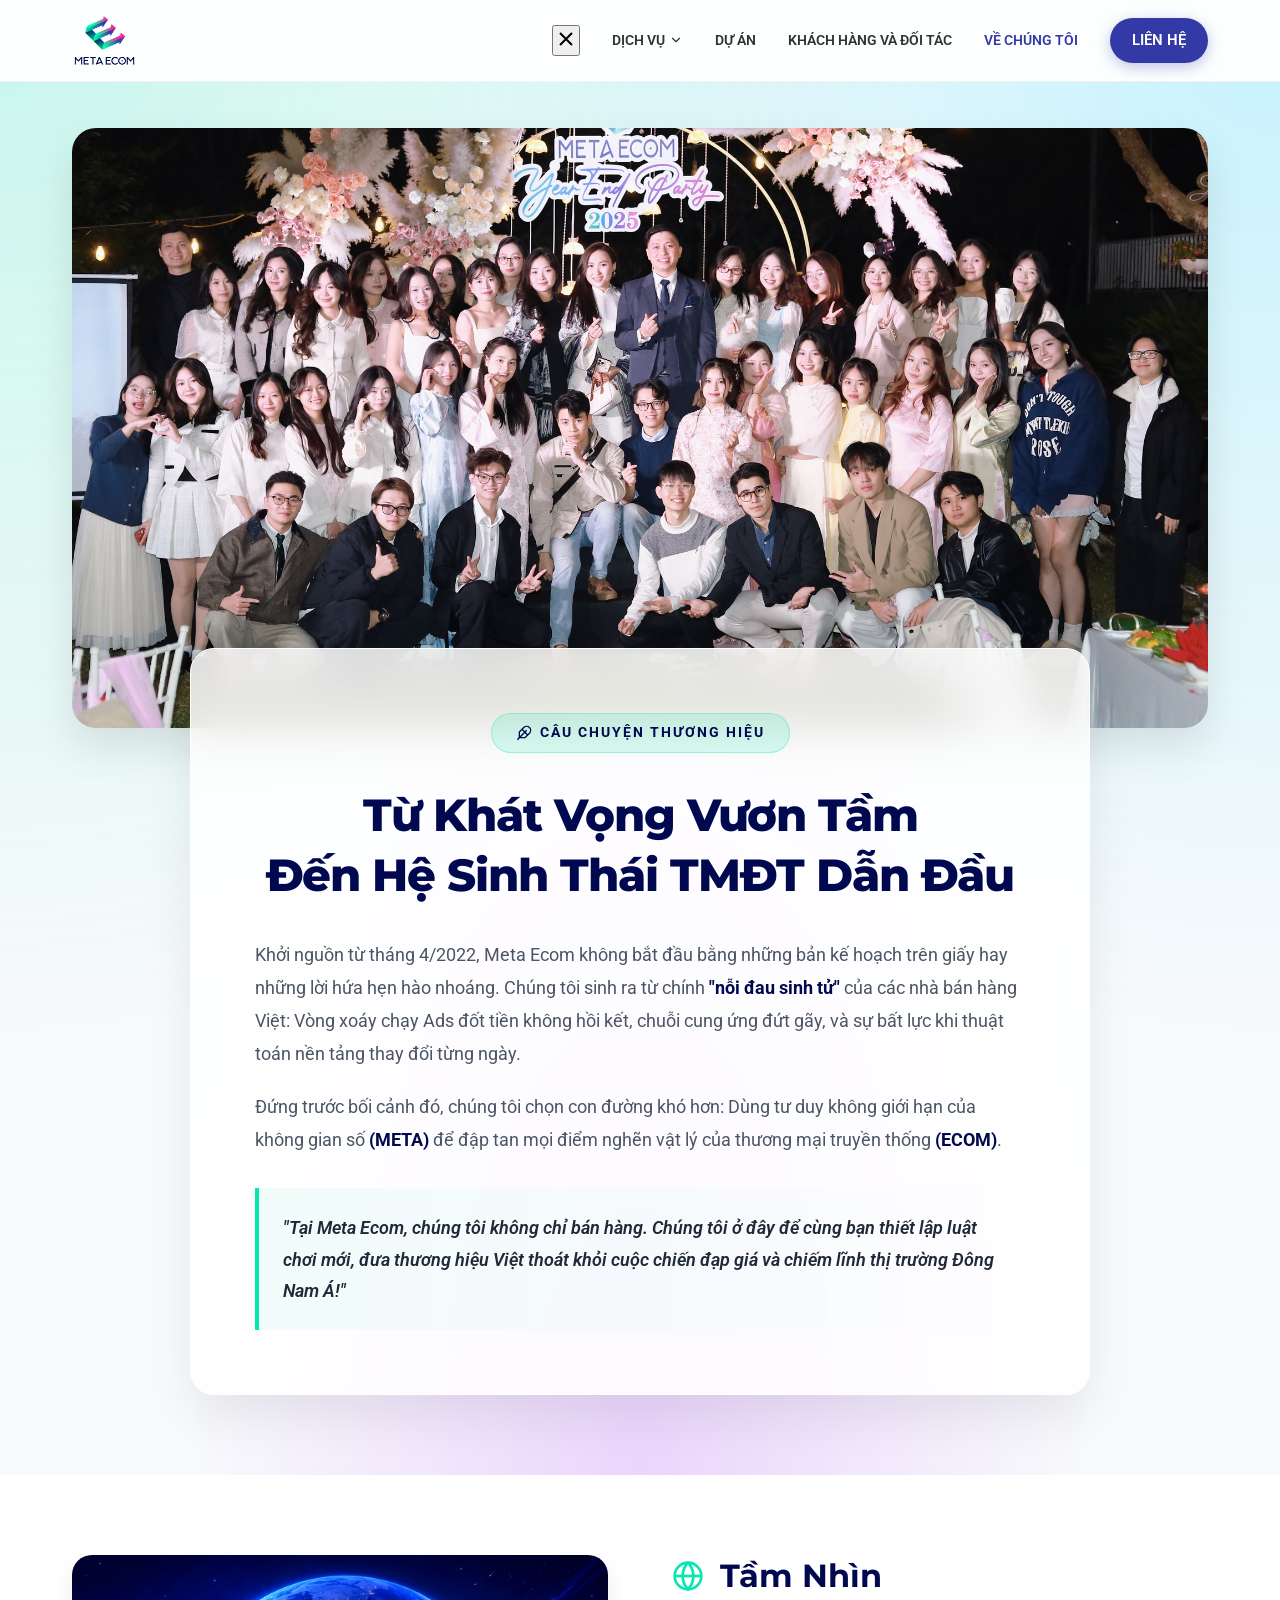
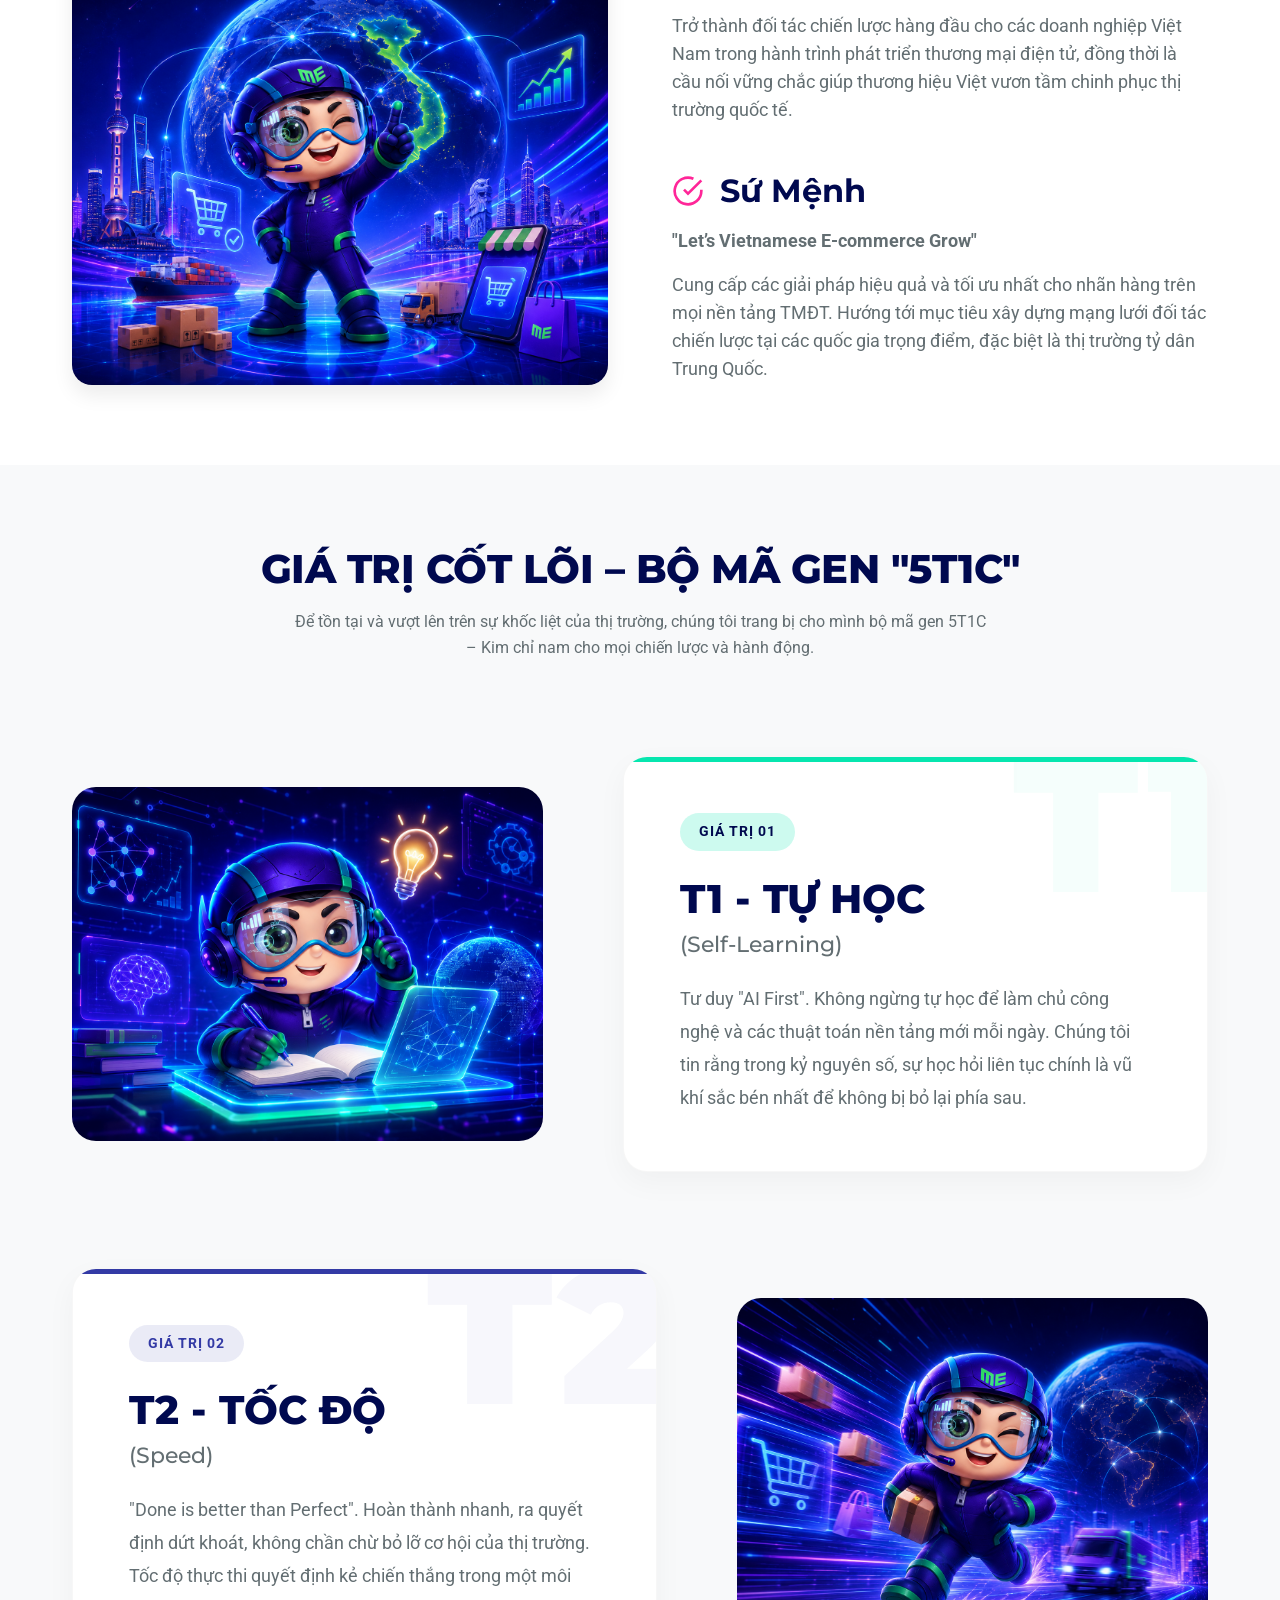
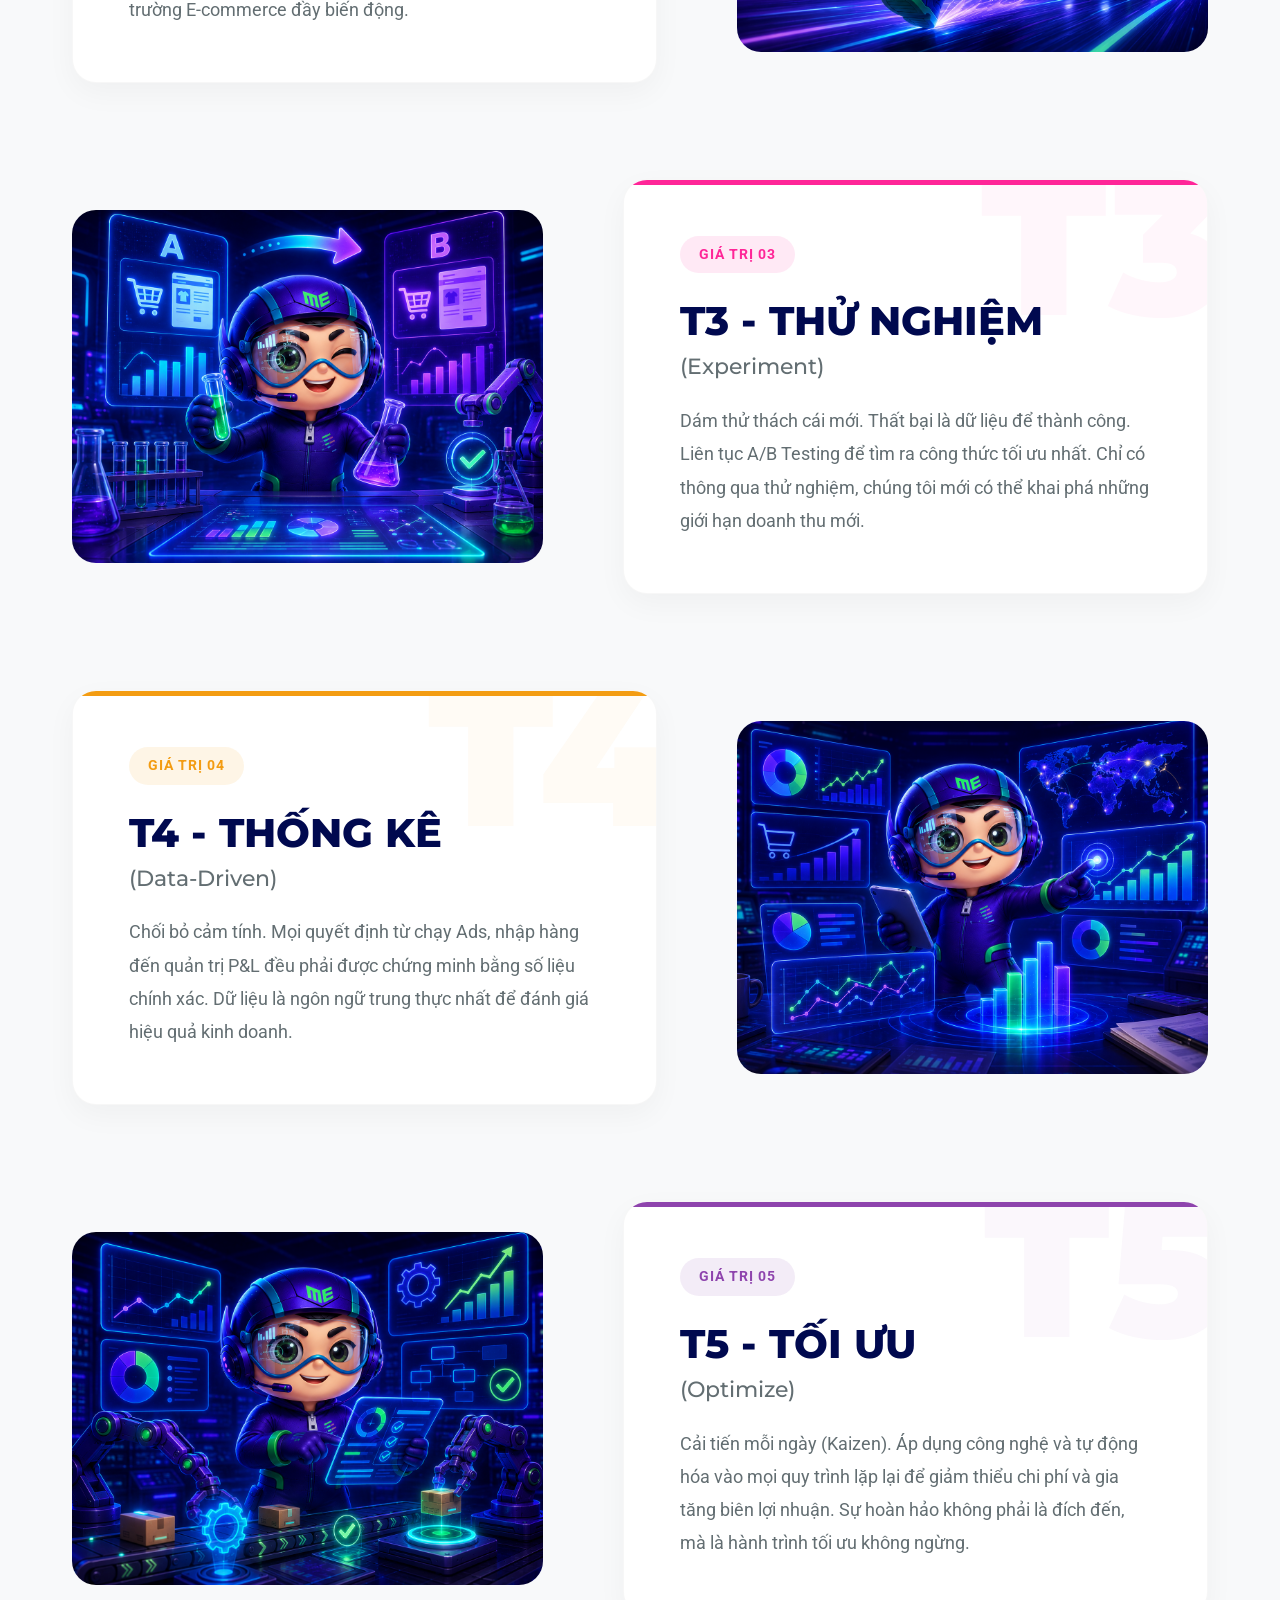
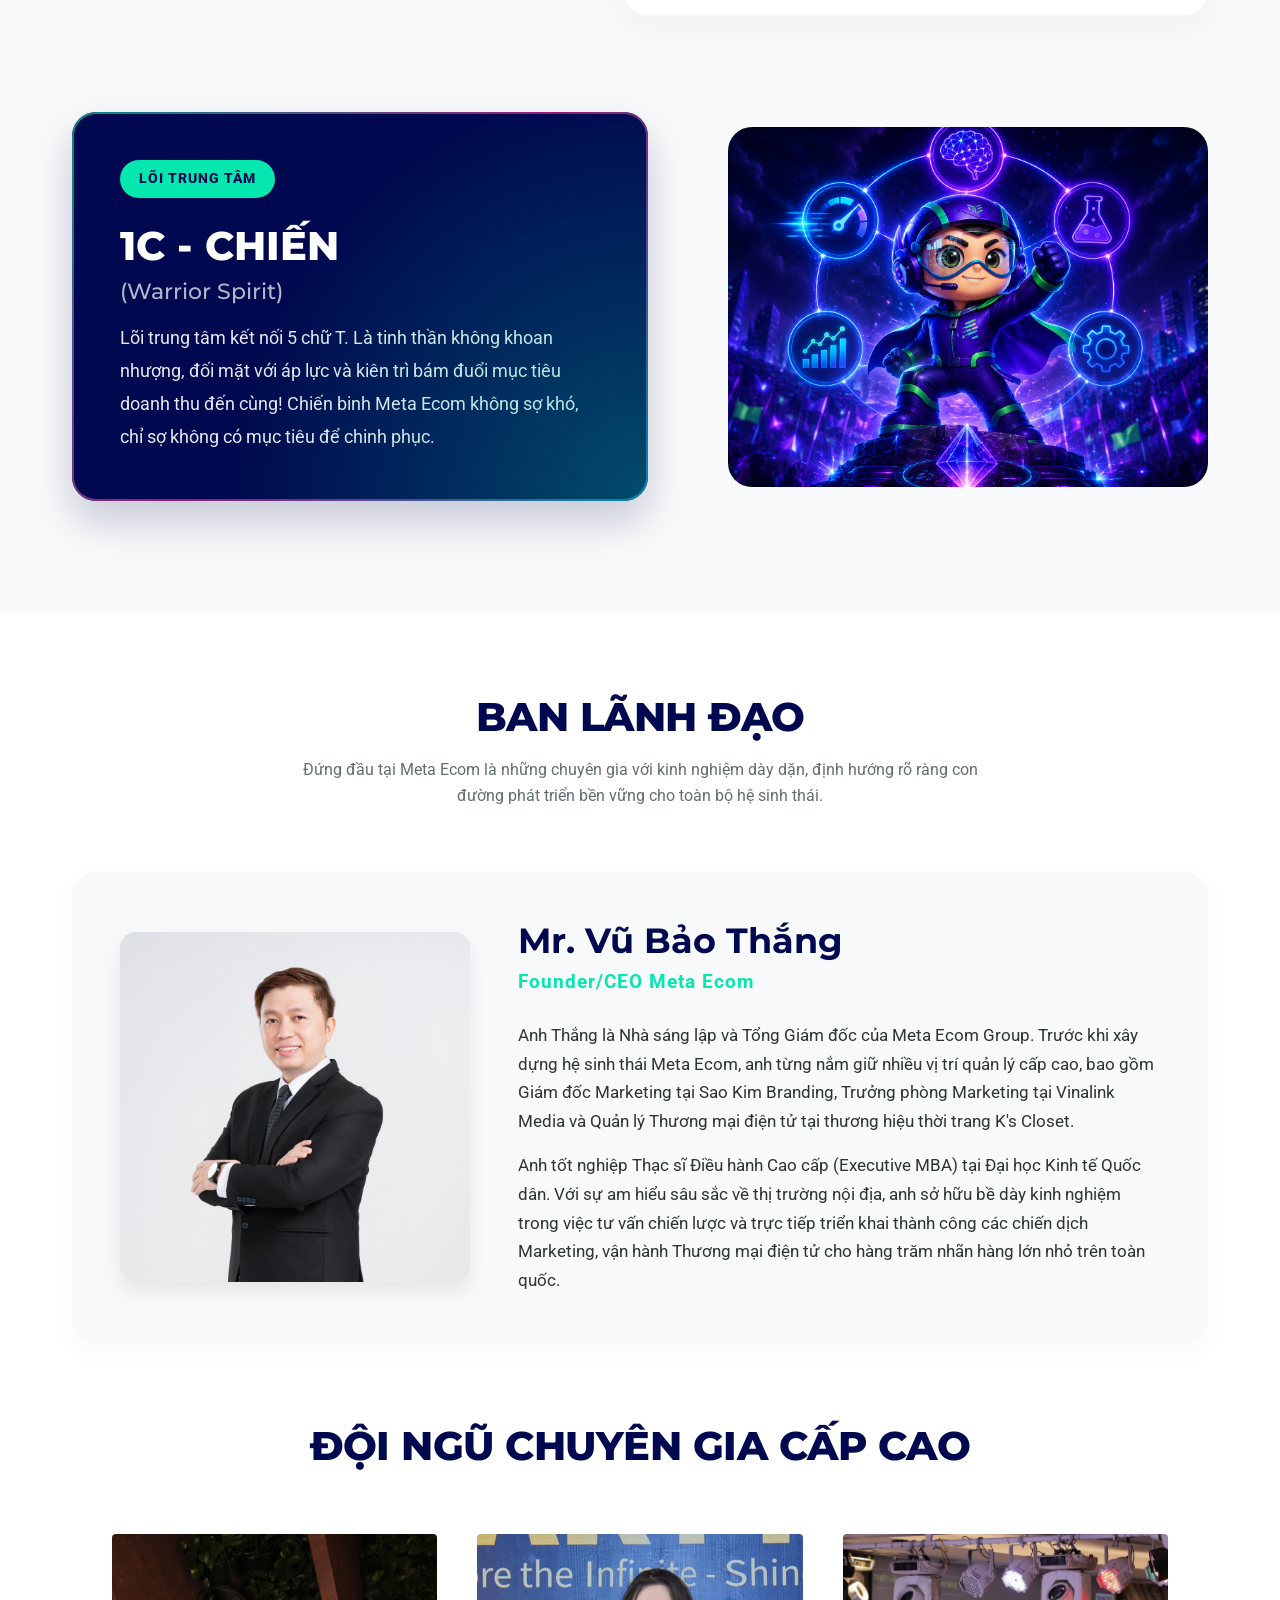
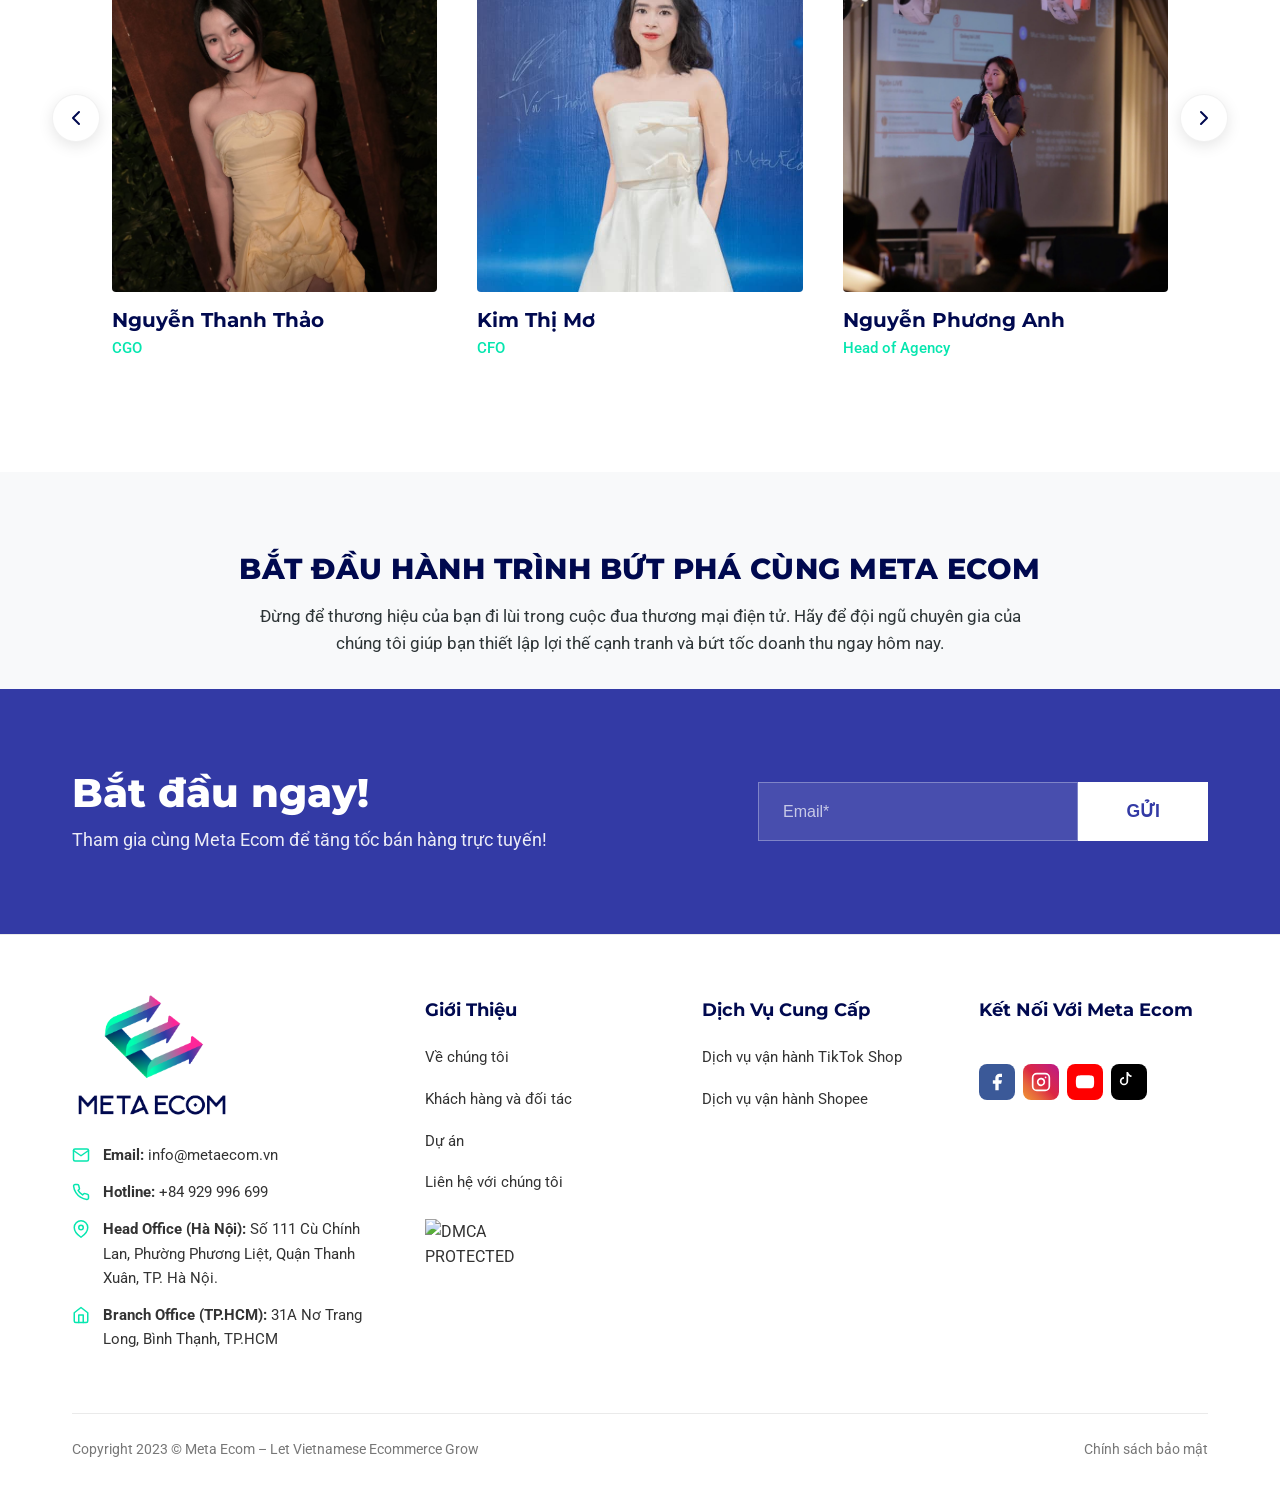
==== commit 9a0561c4: "Implement sliding mobile menu with overlay" ====
--- a/about.html
+++ b/about.html
@@ -10,7 +10,7 @@
     <link rel="preconnect" href="https://fonts.gstatic.com" crossorigin>
     <link href="https://fonts.googleapis.com/css2?family=Montserrat:wght@600;700;800&family=Roboto:wght@300;400;500;700&display=swap" rel="stylesheet">
     
-    <link rel="stylesheet" href="css/style_v2.css?v=3">
+    <link rel="stylesheet" href="css/style_v2.css?v=7">
 </head>
 <body>
 
@@ -417,6 +417,6 @@
         </div>
     </footer>
 
-    <script src="js/script.js"></script>
+    <script src="js/script.js?v=2"></script>
 </body>
 </html>
--- a/css/style_v2.css
+++ b/css/style_v2.css
@@ -1534,10 +1534,134 @@
 }
 
 @media (max-width: 768px) {
-    .nav-links { display: none; }
+    .nav-links {
+        display: flex !important;
+        position: fixed;
+        top: 0;
+        right: -100%;
+        width: 85%;
+        max-width: 350px;
+        height: 100vh;
+        background: white;
+        flex-direction: column;
+        justify-content: flex-start;
+        align-items: flex-start;
+        padding: 5rem 1.5rem 2rem;
+        box-shadow: -5px 0 20px rgba(0,0,0,0.15);
+        transition: right 0.3s cubic-bezier(0.4, 0, 0.2, 1);
+        z-index: 1000;
+        overflow-y: auto;
+    }
+    
+    .nav-links.active {
+        right: 0;
+    }
+
+    .nav-links a:not(.btn) {
+        width: 100%;
+        padding: 1.2rem 0;
+        border-bottom: 1px solid #f0f0f0;
+        color: var(--primary-dark);
+        font-weight: 500;
+        display: block;
+        font-size: 1.1rem;
+    }
+
+    .nav-links .btn-nav {
+        margin-top: 2rem;
+        width: 100%;
+        text-align: center;
+        background: transparent !important;
+        border: 1px solid var(--primary);
+        color: var(--primary) !important;
+    }
+
+    .menu-overlay {
+        position: fixed;
+        top: 0;
+        left: 0;
+        width: 100%;
+        height: 100%;
+        background: rgba(0,0,0,0.5);
+        z-index: 999;
+        opacity: 0;
+        visibility: hidden;
+        transition: opacity 0.3s ease, visibility 0.3s ease;
+    }
+
+    .menu-overlay.active {
+        opacity: 1;
+        visibility: visible;
+    }
+
+    .menu-close-btn {
+        position: absolute;
+        top: 1.5rem;
+        right: 1.5rem;
+        background: none;
+        border: none;
+        color: #333;
+        cursor: pointer;
+        padding: 0.5rem;
+        display: flex;
+        align-items: center;
+        justify-content: center;
+    }
+
+    .nav-item-dropdown {
+        width: 100%;
+    }
+
+    .dropdown-menu {
+        position: static;
+        box-shadow: none;
+        padding: 0 0 0 1.5rem;
+        display: none;
+        border: none;
+        background: transparent;
+        transform: none;
+        min-width: 100%;
+        opacity: 1;
+        visibility: visible;
+        pointer-events: auto;
+    }
+
+    .nav-item-dropdown.active .dropdown-menu {
+        display: block;
+    }
+
+    .nav-item-dropdown > a {
+        display: flex;
+        justify-content: space-between !important;
+        align-items: center;
+    }
+    
+    .nav-item-dropdown > a svg {
+        transition: transform 0.3s ease;
+    }
+    
+    .nav-item-dropdown.active > a svg {
+        transform: rotate(180deg);
+    }
     .mobile-menu-btn { display: block; }
 
-    .hero-title { font-size: 2.5rem; }
+    .hero-title { font-size: clamp(1.4rem, 6.5vw, 2.2rem) !important; }
+    .hero-title .gradient-text { font-size: clamp(1.1rem, 5.5vw, 1.8rem) !important; white-space: nowrap; }
+    .hero-slogan { font-size: 1.2rem; white-space: normal; }
+    .hero-desc { font-size: 1rem; margin-bottom: 1.5rem; }
+    .about-hero-content { padding: 2rem 1.5rem !important; margin-top: -40px !important; }
+    .vision-grid { grid-template-columns: 1fr !important; gap: 2rem !important; }
+    .pillars-grid { grid-template-columns: 1fr !important; margin-top: 2rem; }
+    .logo-wall { grid-template-columns: repeat(2, 1fr); gap: 1rem; }
+    .contact-card { grid-template-columns: 1fr; border-radius: 12px; }
+    .contact-left { padding: 2rem 1.5rem; }
+    .contact-title { font-size: 1.6rem; }
+    .contact-right { padding: 2rem 1.5rem; }
+    .about-stats-image { height: 220px; }
+    .about-stats-box { padding: 2rem 1.5rem; width: 95%; margin-top: -30px; }
+    .stat-number { font-size: 2.5rem; }
+    .section-title { font-size: 2rem !important; }
+
     .about-grid, .footer-grid { grid-template-columns: 1fr; }
     .awards-grid { grid-template-columns: 1fr; }
     .project-slider { grid-template-columns: 1fr; }
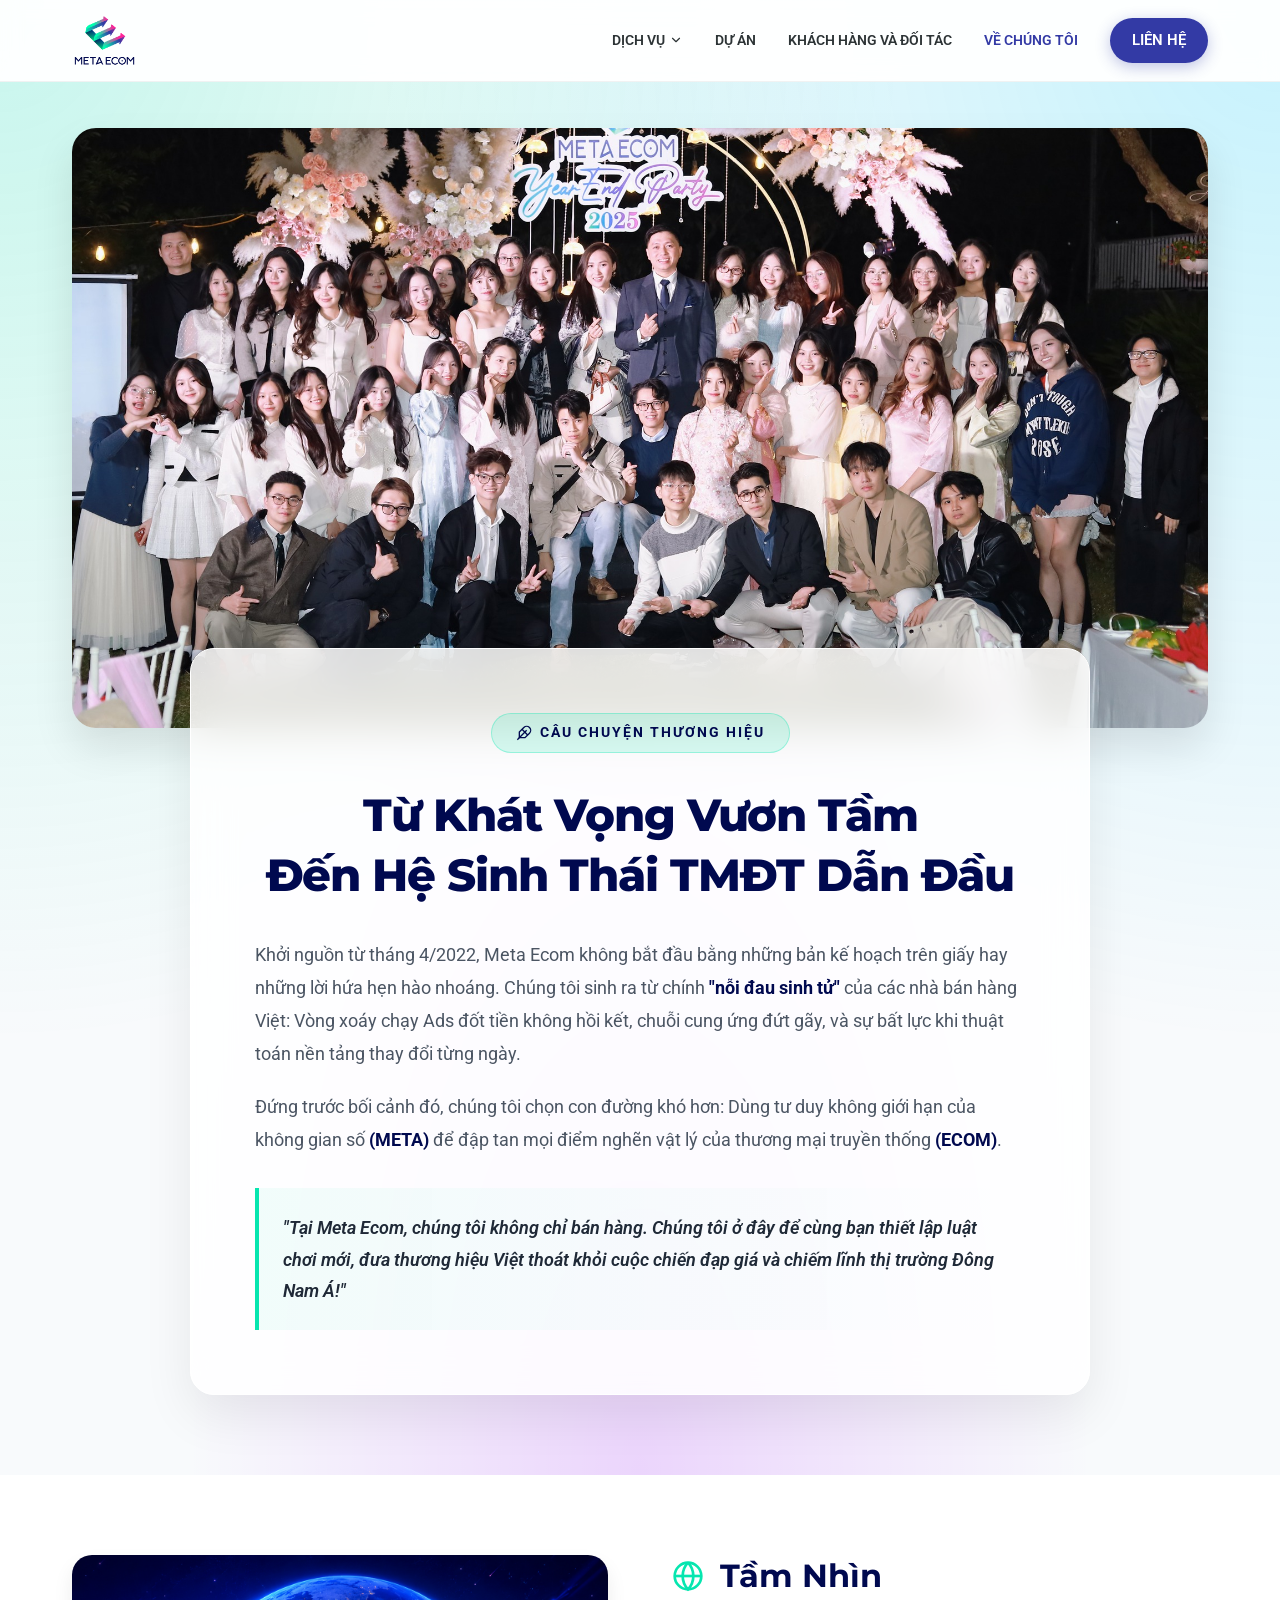
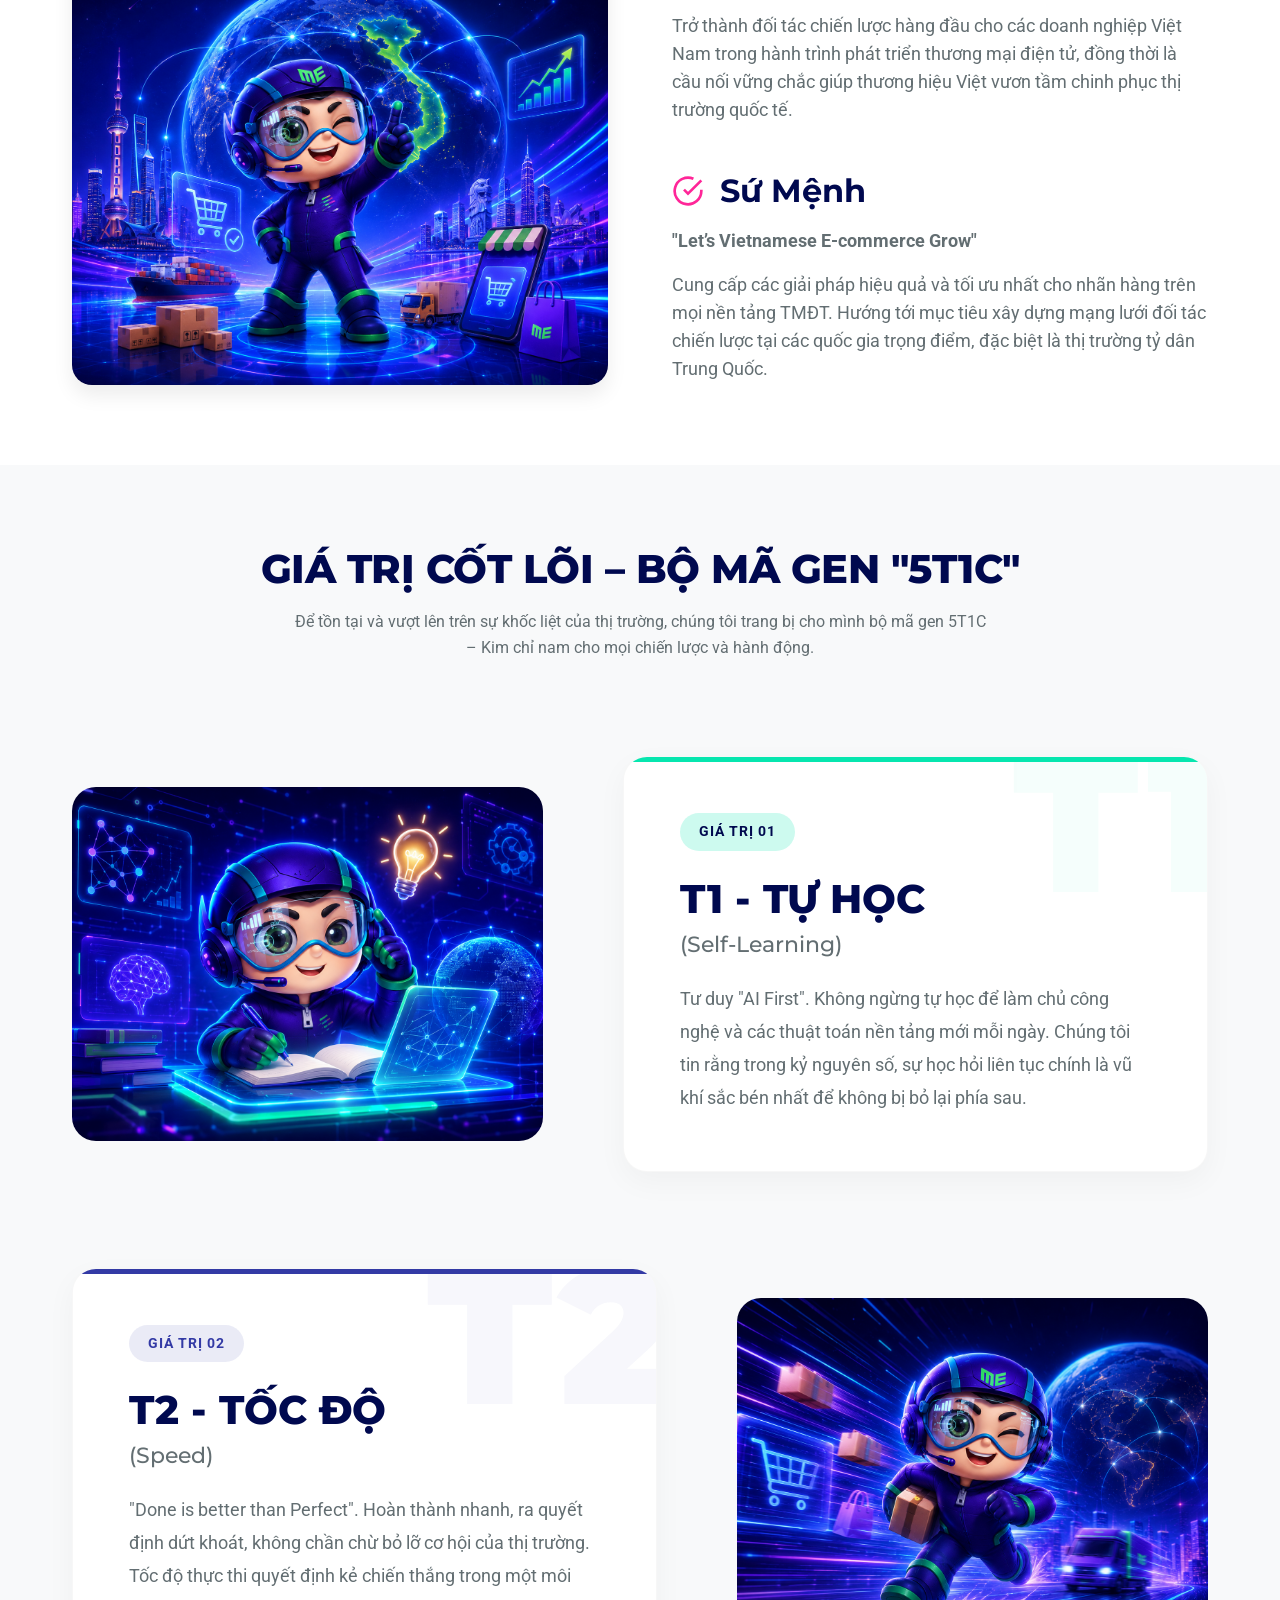
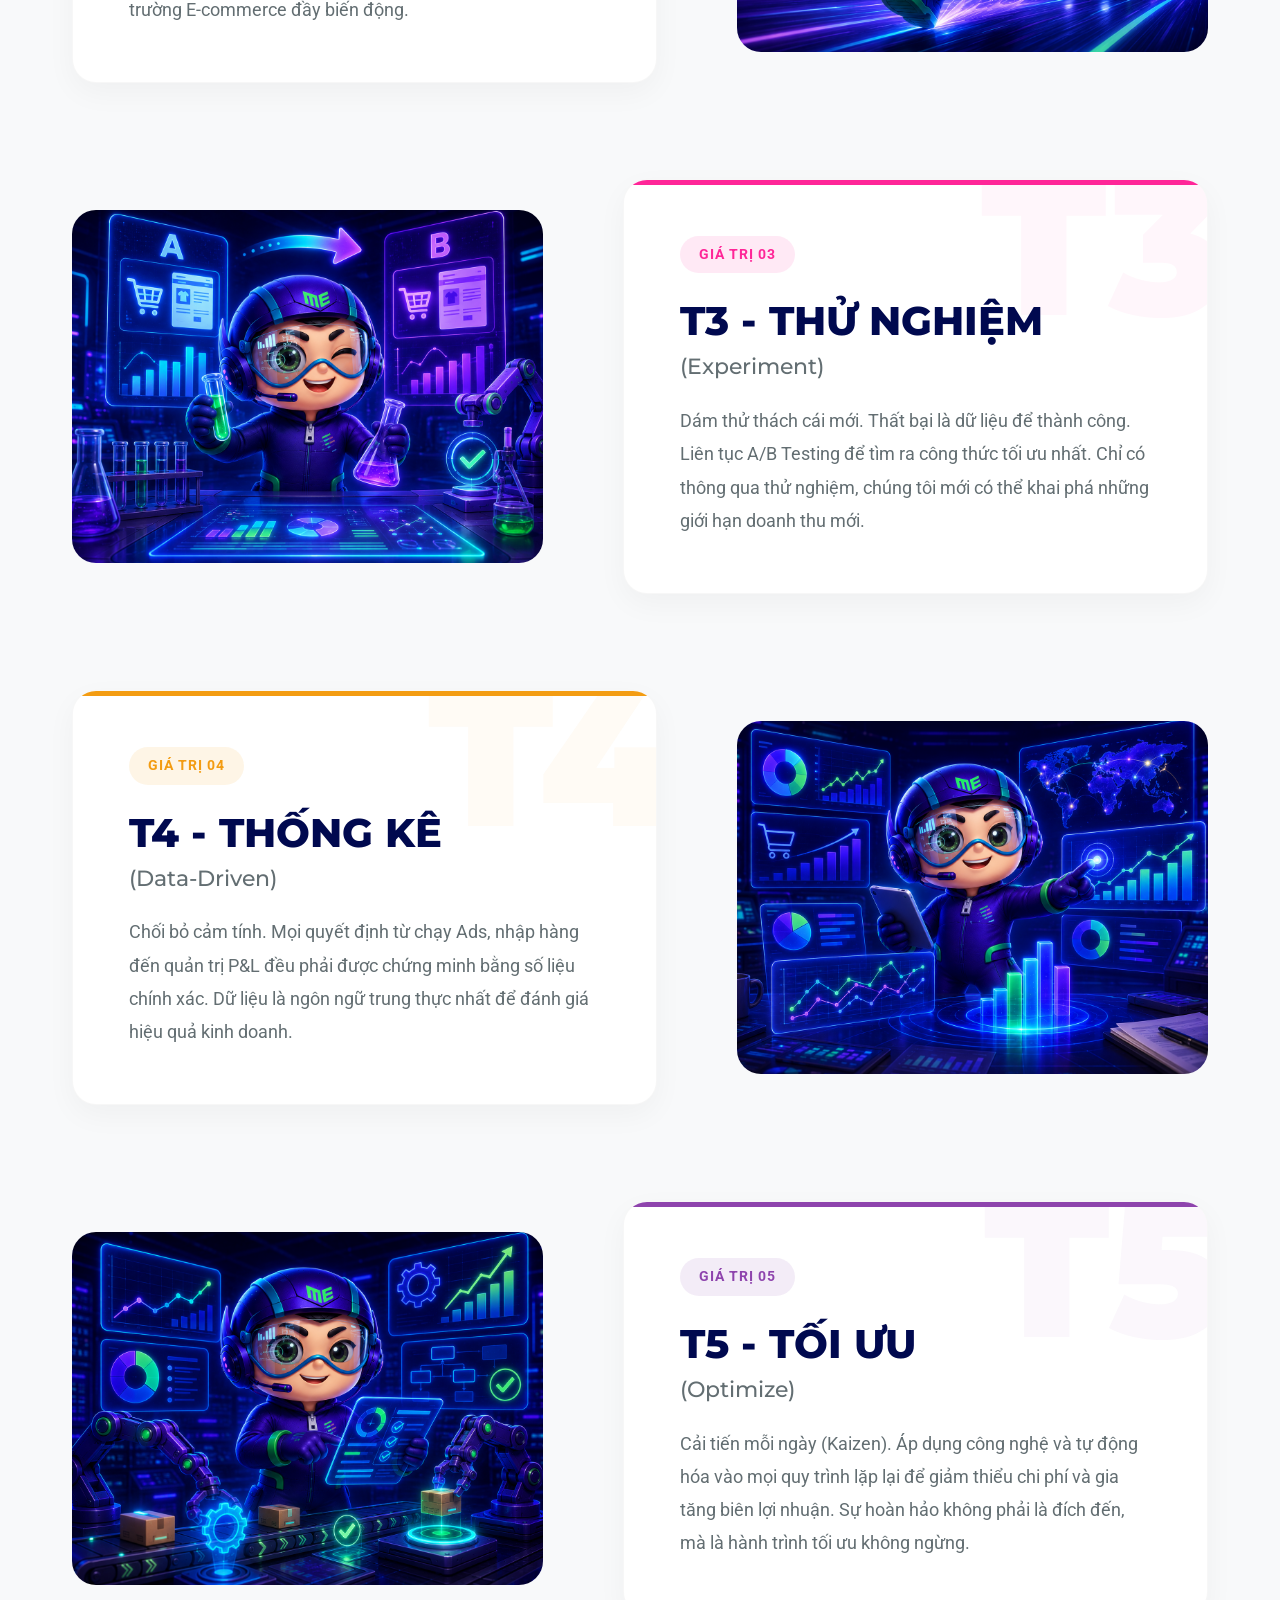
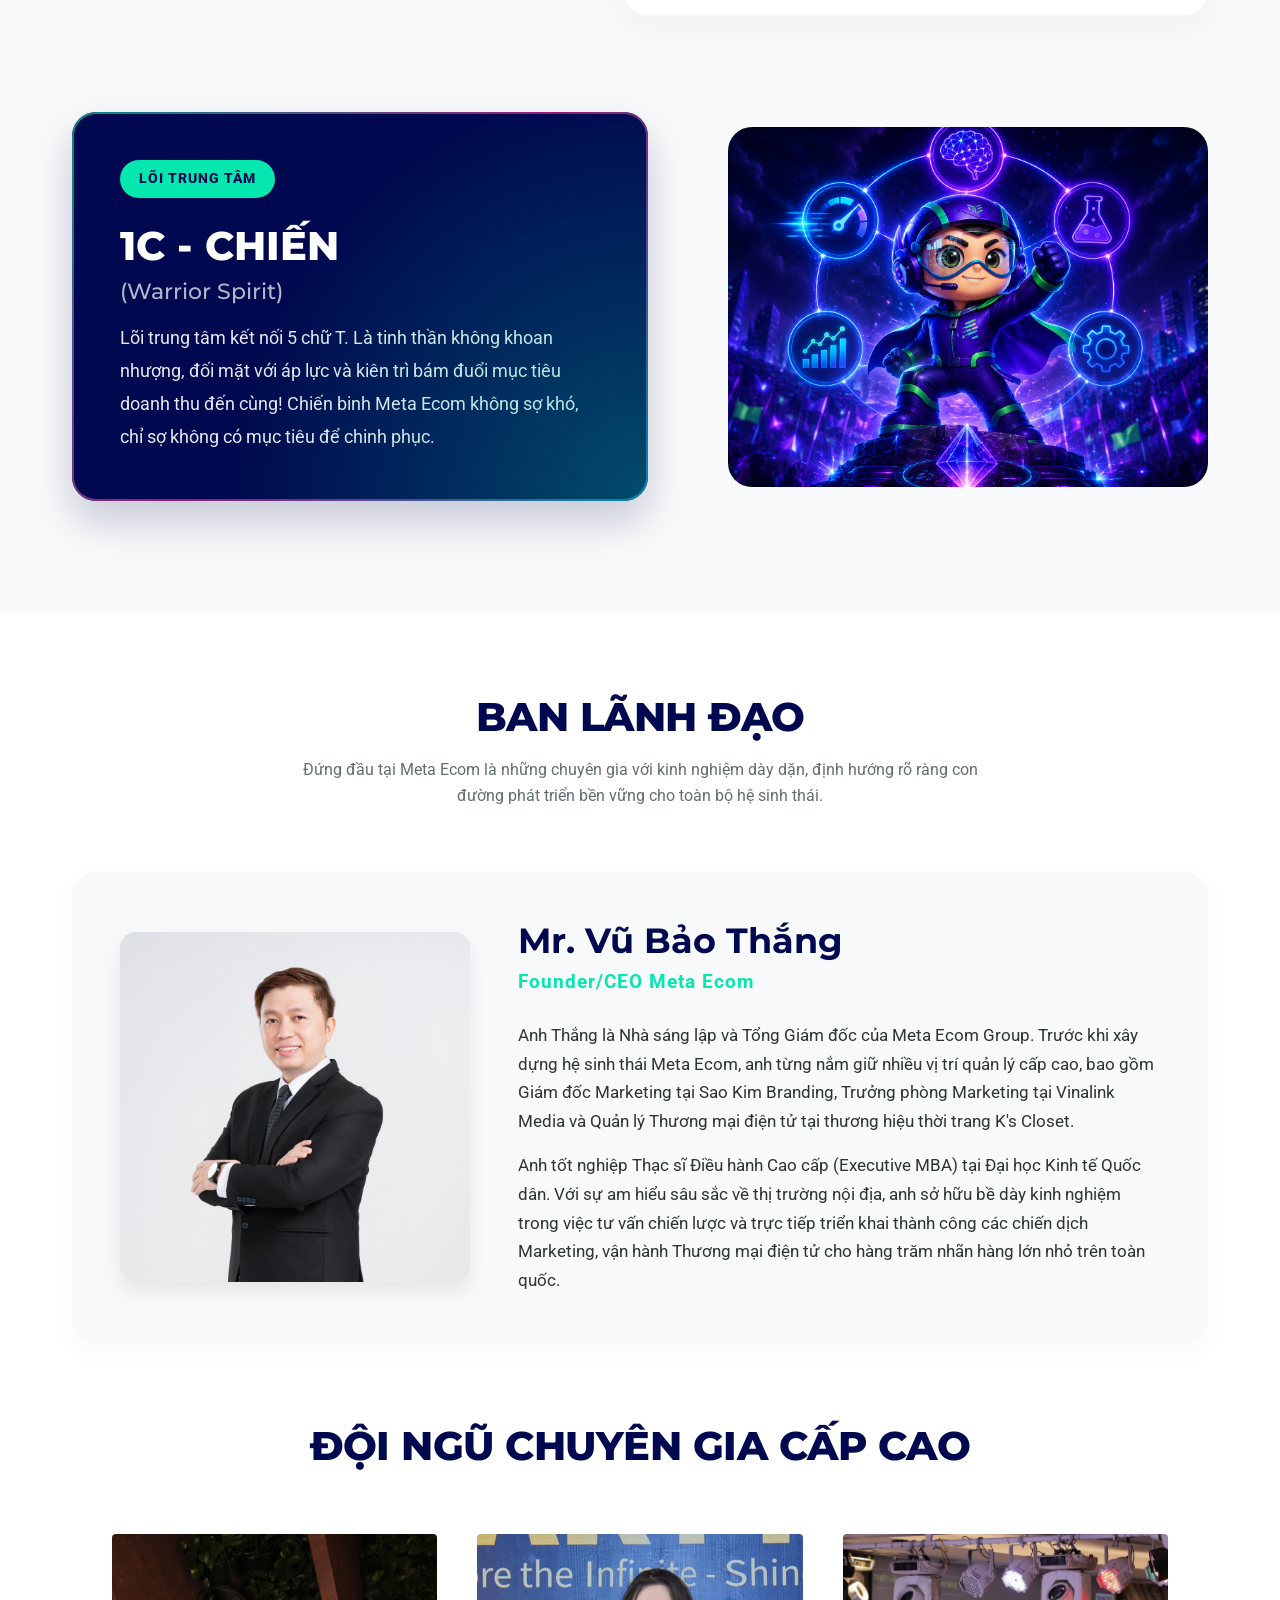
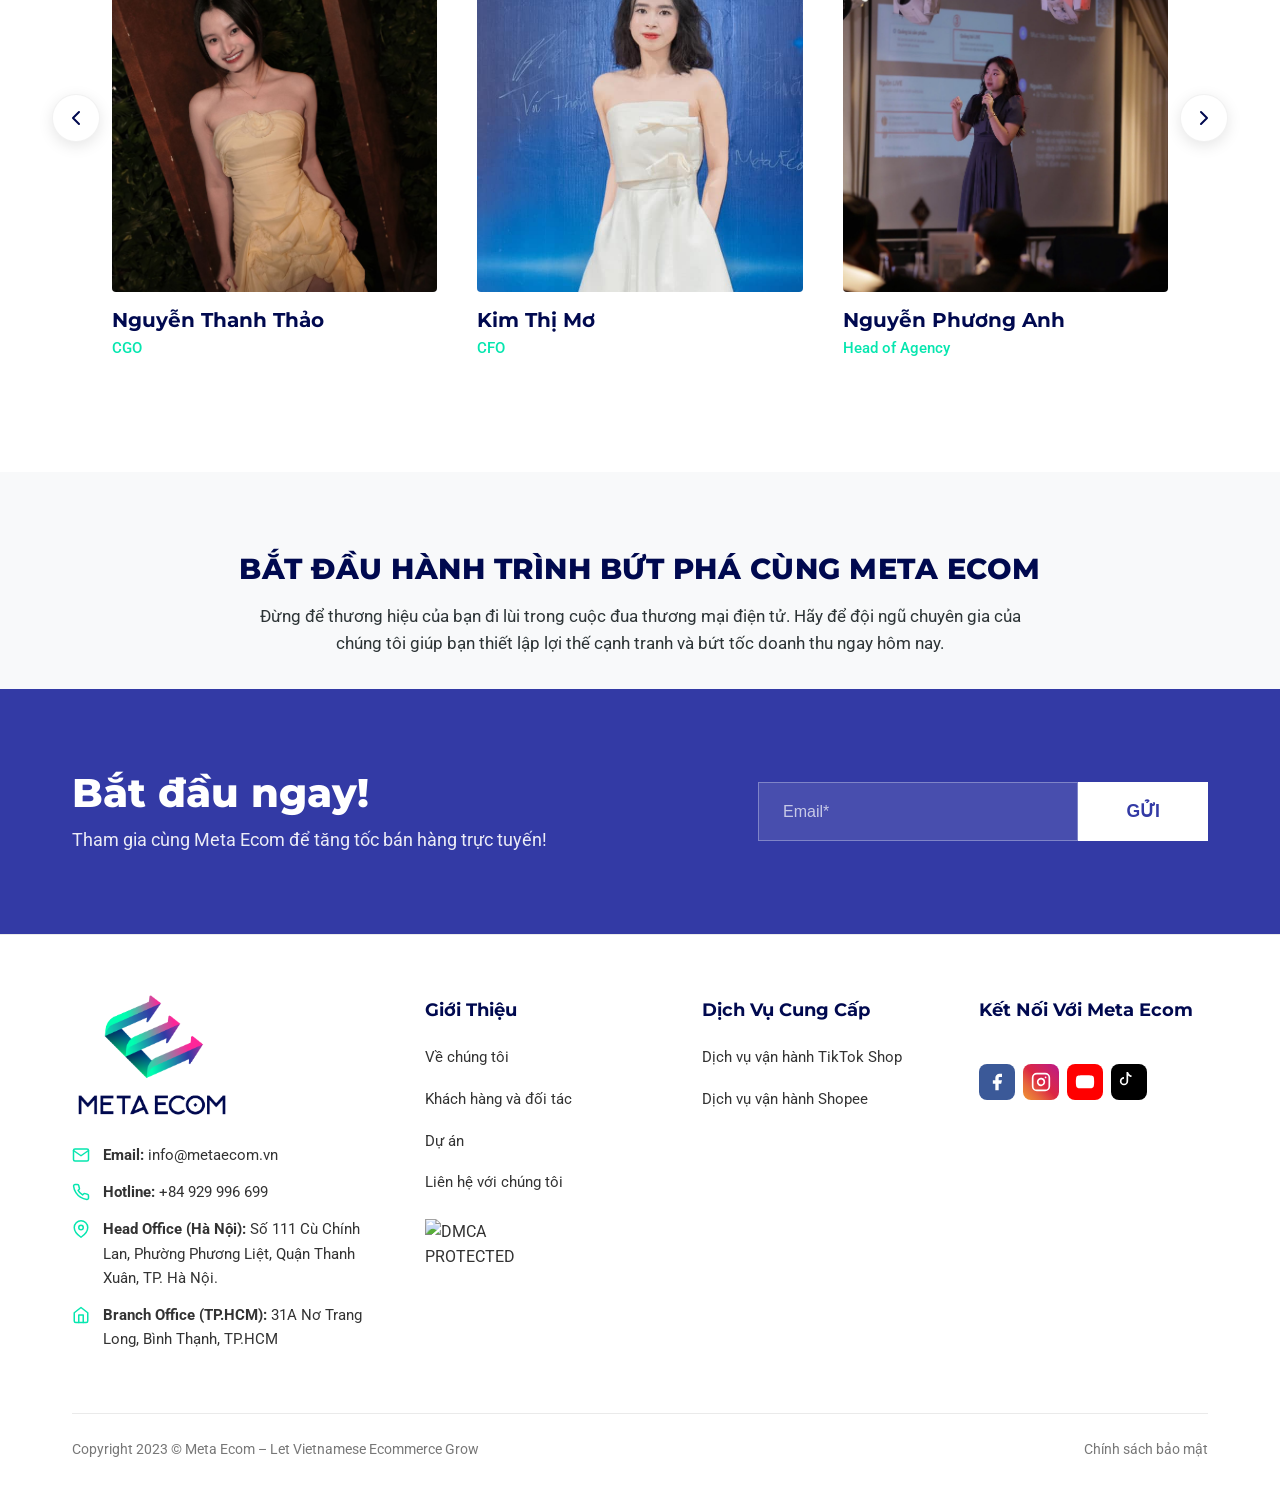
==== commit bca01caf: "Hide mobile close menu button on desktop" ====
--- a/about.html
+++ b/about.html
@@ -10,7 +10,7 @@
     <link rel="preconnect" href="https://fonts.gstatic.com" crossorigin>
     <link href="https://fonts.googleapis.com/css2?family=Montserrat:wght@600;700;800&family=Roboto:wght@300;400;500;700&display=swap" rel="stylesheet">
     
-    <link rel="stylesheet" href="css/style_v2.css?v=7">
+    <link rel="stylesheet" href="css/style_v2.css?v=8">
 </head>
 <body>
 
--- a/css/style_v2.css
+++ b/css/style_v2.css
@@ -1533,6 +1533,10 @@
     }
 }
 
+/* Hide mobile elements on desktop by default */
+.menu-close-btn { display: none; }
+.mobile-menu-btn { display: none; } /* Ensure hamburger is hidden too if not already */
+
 @media (max-width: 768px) {
     .nav-links {
         display: flex !important;
